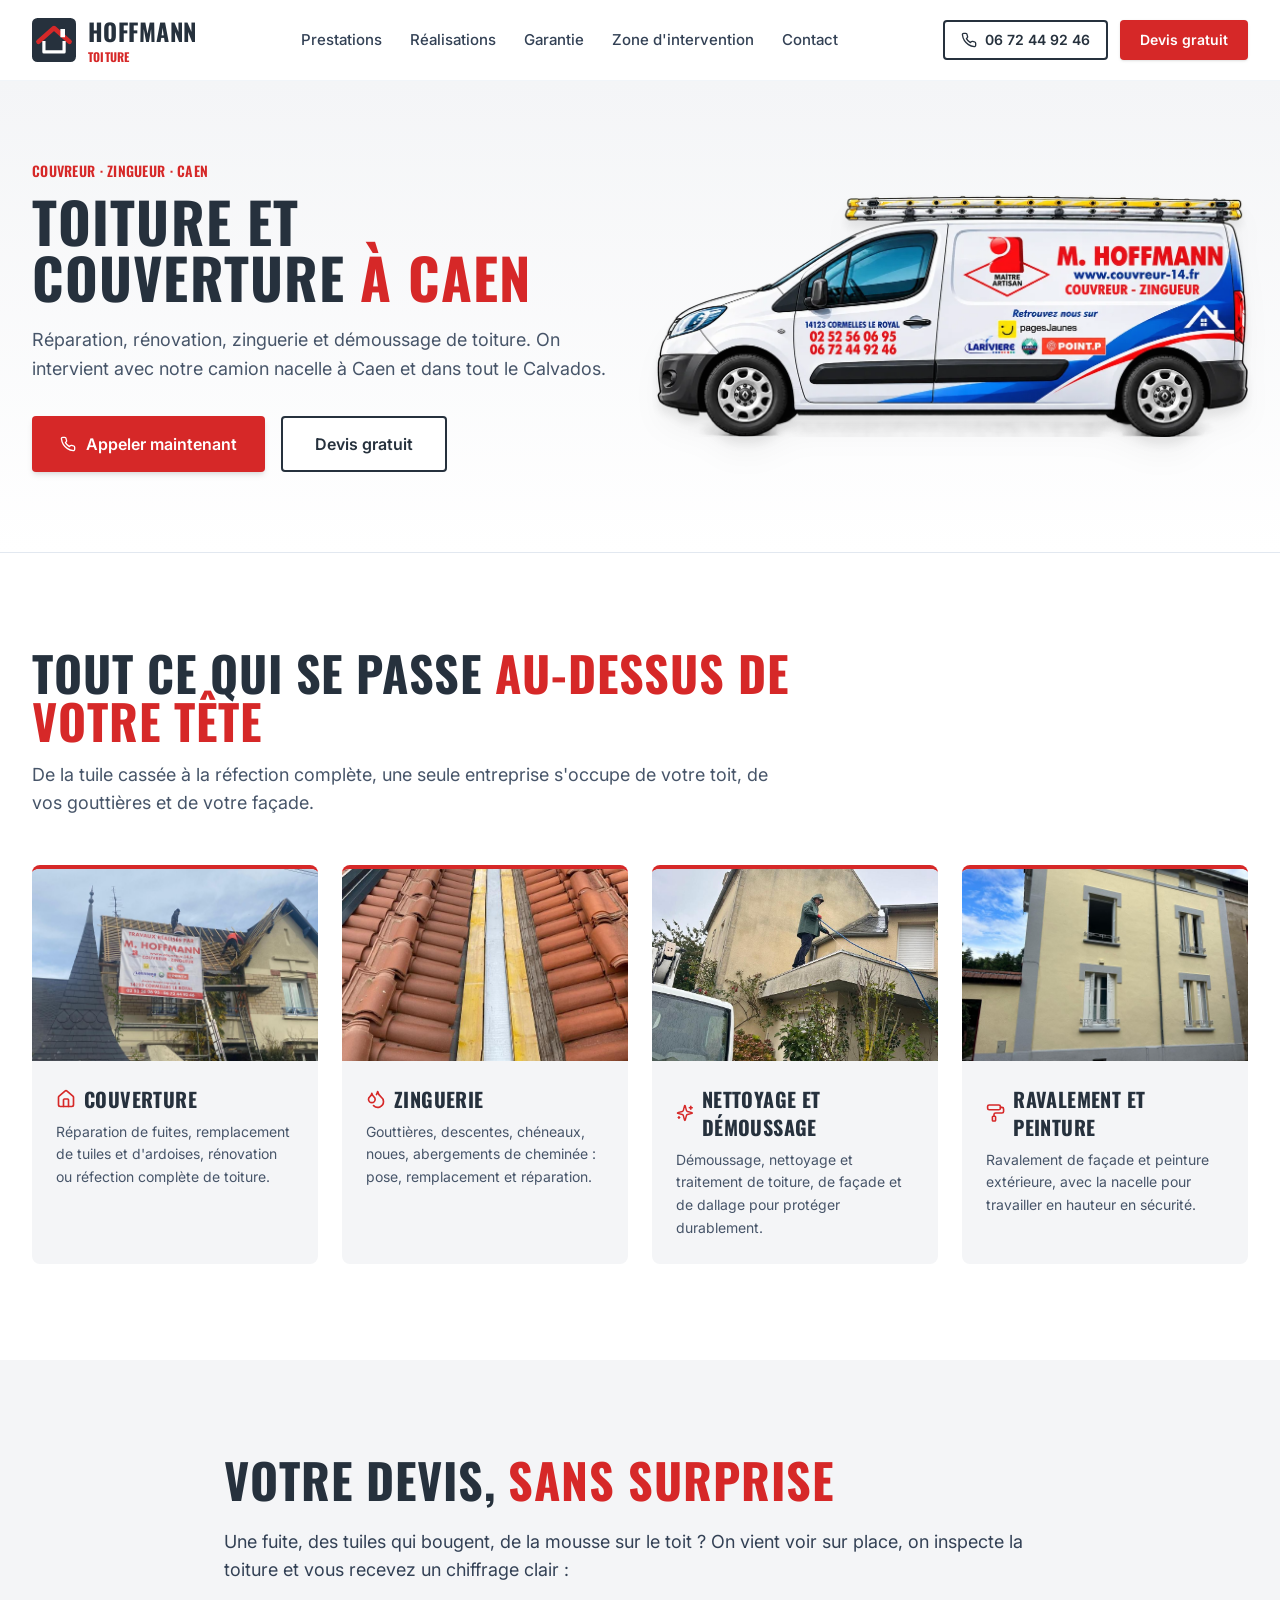
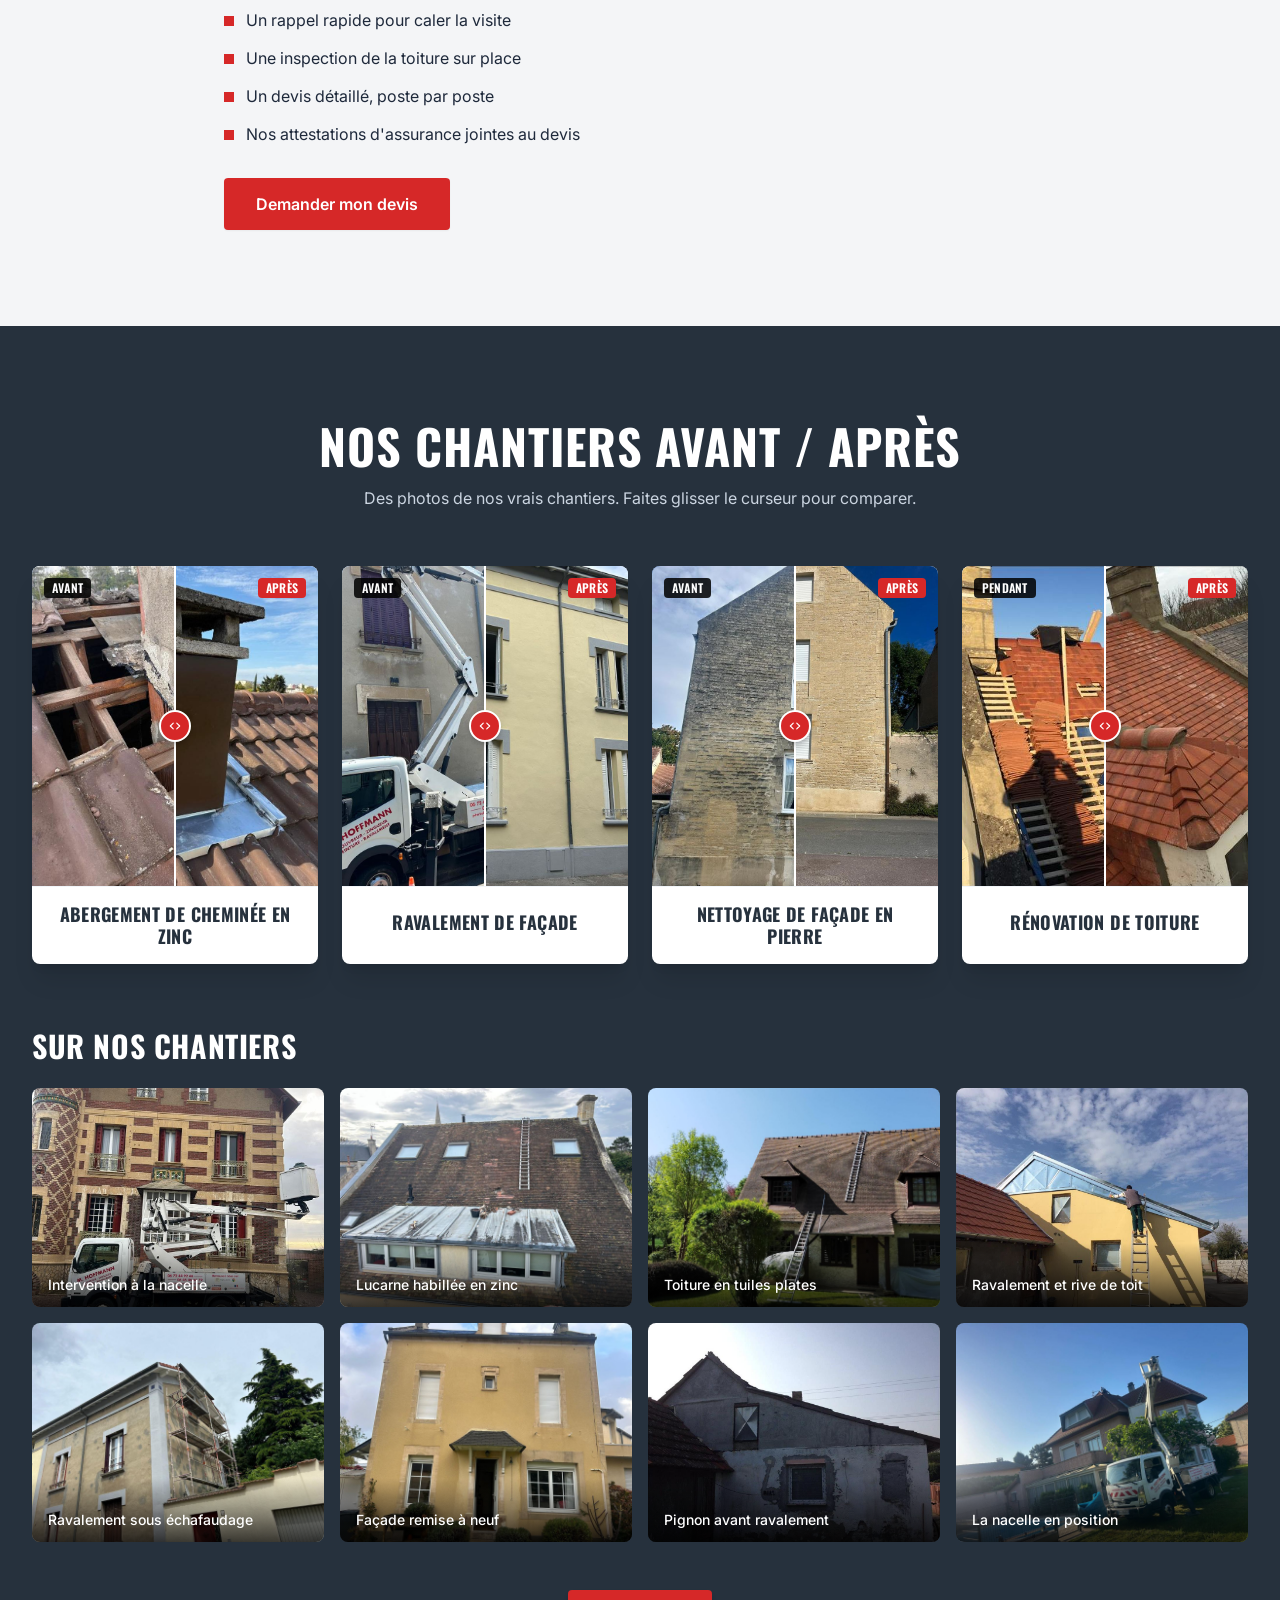
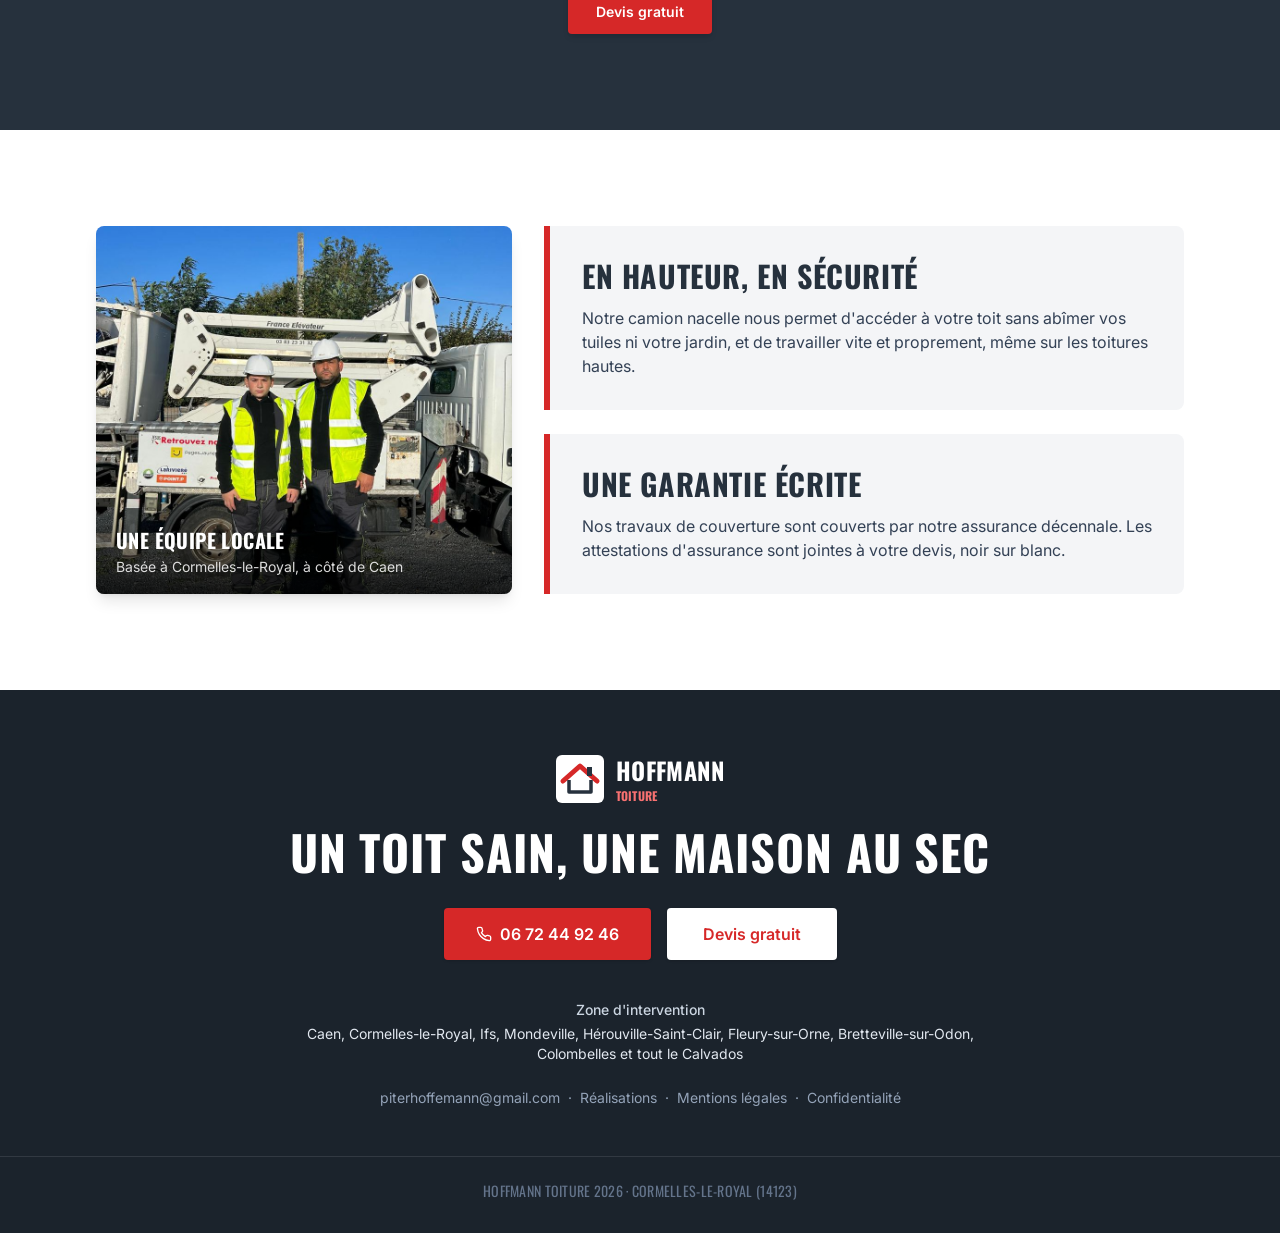
==== site-web/index.html @ 8d936bb6 "Add files via upload" ====
<!DOCTYPE html>
<html class="scroll-smooth" lang="fr">
<head>
<meta charset="utf-8"/>
<meta content="width=device-width, initial-scale=1.0" name="viewport"/>
<title>Hoffmann Toiture - Couvreur à Caen | Toiture, Zinguerie, Démoussage</title>
<meta name="description" content="Hoffmann Toiture, couvreur zingueur à Caen et dans le Calvados : rénovation et réparation de toiture, zinguerie, nettoyage et démoussage, ravalement. Devis gratuit."/>
<link href="css/style.css" rel="stylesheet"/>
<link href="https://fonts.googleapis.com" rel="preconnect"/>
<link crossorigin="" href="https://fonts.gstatic.com" rel="preconnect"/>
<link href="https://fonts.googleapis.com/css2?family=Inter:wght@400;500;600;700&family=Oswald:wght@500;600;700&display=swap" rel="stylesheet"/>
<script src="js/lucide.min.js"></script>
<style>
  .font-condensed { font-family: 'Oswald', sans-serif; text-transform: uppercase; letter-spacing: 0.02em; }
  body { font-family: 'Inter', sans-serif; color: #334155; }

  /* Avant / après */
  .slider-container { position: relative; overflow: hidden; user-select: none; }
  .slider-img { display: block; width: 100%; height: 100%; object-fit: cover; pointer-events: none; }
  .slider-overlay { position: absolute; top: 0; left: 0; bottom: 0; width: 50%; overflow: hidden; }
  .slider-overlay > * { position: absolute; top: 0; left: 0; height: 100%; max-width: none; pointer-events: none; }
  .slider-handle { position: absolute; top: 0; bottom: 0; left: 50%; width: 2px; background: #fff; transform: translateX(-50%); pointer-events: none; }
  .slider-button { position: absolute; top: 50%; left: 50%; transform: translate(-50%, -50%); width: 32px; height: 32px; border-radius: 9999px; background: #D62828; border: 2px solid #fff; box-shadow: 0 4px 6px -1px rgba(0,0,0,.25); display: flex; align-items: center; justify-content: center; color: #fff; }
  .ph { display: flex; align-items: center; justify-content: center; flex-direction: column; gap: .5rem; text-align: center; font-size: .85rem; font-weight: 600; }
  .ph-before { background: repeating-linear-gradient(135deg, #5B6470 0 14px, #535C67 14px 28px); color: #E2E8F0; }
  .ph-after { background: repeating-linear-gradient(135deg, #3A4756 0 14px, #34404E 14px 28px); color: #fff; }

  /* Fenêtre de devis */
  .devis-opt { background: #fff; color: #1B232C; font-size: 1rem; padding: 1.15rem .5rem; transition: background-color .15s, color .15s; }
  .devis-opt:hover { background: #FDECEC; }
  .devis-opt[aria-pressed="true"] { background: #D62828; color: #fff; font-weight: 600; }
  .devis-opt:focus-visible, .devis-btn:focus-visible { outline: 3px solid #26313D; outline-offset: -3px; }
  .devis-input { width: 100%; border: 0; background: #fff; padding: 1.05rem 1.1rem; font-size: 1rem; color: #1B232C; }
  .devis-input::placeholder { color: #6B7280; }
  .devis-input:focus { outline: none; box-shadow: inset 0 0 0 2px #D62828; }
  .devis-input[aria-invalid="true"] { box-shadow: inset 0 0 0 2px #DC2626; background: #FEF2F2; }
  #devis-modal.is-open { display: flex; }
  #mobile-menu.is-open { display: block; }
</style>
</head>
<body class="bg-white text-slate-800 antialiased selection:bg-red-600 selection:text-white">

<!-- ================= EN-TÊTE ================= -->
<header class="w-full bg-white border-b border-slate-100 sticky top-0 z-50">
  <div class="max-w-7xl mx-auto px-4 sm:px-6 lg:px-8 h-20 flex items-center justify-between gap-4">
    <!-- Logo provisoire (à remplacer par votre logo) -->
    <a aria-label="Hoffmann Toiture, accueil" class="flex items-center gap-3 shrink-0" href="#">
      <svg class="w-11 h-11" viewBox="0 0 48 48" fill="none" aria-hidden="true">
        <rect width="48" height="48" rx="6" fill="#26313D"/>
        <path d="M7 26 L24 11 L41 26" stroke="#D62828" stroke-width="5" stroke-linecap="round" stroke-linejoin="round"/>
        <path d="M13 25 V37 H35 V25" stroke="#fff" stroke-width="3.5" stroke-linejoin="round"/>
        <rect x="31" y="12" width="5" height="9" fill="#fff"/>
      </svg>
      <span class="flex flex-col leading-none">
        <span class="font-condensed text-2xl font-bold text-brand-slate tracking-tight">Hoffmann</span>
        <span class="font-condensed text-xs font-bold text-brand-red tracking-[0.3em] mt-0.5">Toiture</span>
      </span>
    </a>

    <nav class="hidden lg:flex items-center gap-7 text-[15px] font-medium text-slate-700">
      <a class="hover:text-brand-red transition-colors" href="#prestations">Prestations</a>
      <a class="hover:text-brand-red transition-colors" href="#realisations">Réalisations</a>
      <a class="hover:text-brand-red transition-colors" href="#garantie">Garantie</a>
      <a class="hover:text-brand-red transition-colors" href="#zones">Zone d'intervention</a>
      <a class="hover:text-brand-red transition-colors" href="#contact">Contact</a>
    </nav>

    <div class="flex items-center gap-3">
      <a class="hidden sm:inline-flex items-center gap-2 border-2 border-brand-slate px-4 py-2 rounded text-brand-slate font-semibold text-sm hover:bg-brand-slate hover:text-white transition" href="tel:0672449246">
        <i class="w-4 h-4" data-lucide="phone"></i><span>06 72 44 92 46</span>
      </a>
      <a class="inline-flex items-center whitespace-nowrap bg-brand-red hover:bg-brand-redHover text-white font-semibold text-sm px-4 sm:px-5 py-2.5 rounded shadow transition active:scale-95" data-open-devis href="#devis">Devis gratuit</a>
      <button aria-controls="mobile-menu" aria-expanded="false" aria-label="Menu" class="lg:hidden p-2 -mr-2 text-brand-slate" id="menu-toggle" type="button">
        <i class="w-6 h-6" data-lucide="menu"></i>
      </button>
    </div>
  </div>
  <!-- Menu mobile -->
  <nav class="hidden lg:hidden border-t border-slate-100 bg-white" id="mobile-menu">
    <div class="px-4 py-3 flex flex-col text-base font-medium text-slate-700">
      <a class="py-2.5" href="#prestations">Prestations</a>
      <a class="py-2.5" href="#realisations">Réalisations</a>
      <a class="py-2.5" href="#garantie">Garantie</a>
      <a class="py-2.5" href="#zones">Zone d'intervention</a>
      <a class="py-2.5" href="#contact">Contact</a>
      <a class="py-2.5 font-semibold text-brand-red" href="tel:0672449246">Appeler le 06 72 44 92 46</a>
    </div>
  </nav>
</header>

<!-- ================= HERO ================= -->
<section class="relative bg-gradient-to-b from-brand-light to-white py-14 md:py-20 overflow-hidden border-b border-slate-200">
  <div class="max-w-7xl mx-auto px-4 sm:px-6 lg:px-8 grid grid-cols-1 lg:grid-cols-12 gap-10 lg:gap-8 items-center">
    <div class="lg:col-span-6">
      <p class="font-condensed text-sm font-semibold tracking-[0.2em] text-brand-red mb-3">Couvreur · Zingueur · Caen</p>
      <h1 class="font-condensed text-4xl sm:text-5xl lg:text-[3.5rem] font-bold tracking-tight text-brand-slate leading-[1.08] mb-5">
        Toiture et couverture <span class="text-brand-red">à Caen</span>
      </h1>
      <p class="text-lg text-slate-600 leading-relaxed mb-8 max-w-xl">
        Réparation, rénovation, zinguerie et démoussage de toiture. On intervient avec notre camion nacelle à Caen et dans tout le Calvados.
      </p>
      <div class="flex flex-wrap gap-4">
        <a class="w-full sm:w-auto inline-flex items-center justify-center gap-2.5 bg-brand-red hover:bg-brand-redHover text-white font-semibold px-7 py-3.5 rounded shadow-md transition active:scale-95" href="tel:0672449246">
          <i class="w-4 h-4" data-lucide="phone"></i><span>Appeler maintenant</span>
        </a>
        <a class="w-full sm:w-auto inline-flex items-center justify-center border-2 border-brand-slate bg-white hover:bg-slate-50 text-brand-slate font-semibold px-8 py-3.5 rounded transition" data-open-devis href="#devis">Devis gratuit</a>
      </div>
    </div>
    <div class="lg:col-span-6 flex justify-center lg:justify-end">
      <!-- VISUEL CAMION -->
      <figure class="relative w-full max-w-[680px] drop-shadow-xl">
        <img alt="Camion M. Hoffmann couvreur zingueur, Maître Artisan" class="w-full h-auto" height="491" width="1200" src="images/camion-hoffmann.webp"/>

      </figure>
    </div>
  </div>
</section>

<!-- ================= PRESTATIONS ================= -->
<section class="py-16 md:py-24 bg-white" id="prestations">
  <div class="max-w-7xl mx-auto px-4 sm:px-6 lg:px-8">
    <div class="max-w-3xl mb-12">
      <h2 class="font-condensed text-3xl sm:text-4xl md:text-5xl font-bold text-brand-slate mb-4">Tout ce qui se passe <span class="text-brand-red">au-dessus de votre tête</span></h2>
      <p class="text-slate-600 text-base sm:text-lg leading-relaxed">De la tuile cassée à la réfection complète, une seule entreprise s'occupe de votre toit, de vos gouttières et de votre façade.</p>
    </div>
    <div class="grid grid-cols-1 sm:grid-cols-2 lg:grid-cols-4 gap-6">
      <article class="bg-brand-light rounded-lg overflow-hidden border-t-4 border-brand-red flex flex-col">
        <img alt="Chantier de couverture Hoffmann sur une maison à Caen" class="w-full h-48 object-cover" loading="lazy" src="images/couverture-chantier.jpg"/>
        <div class="p-6">
          <h3 class="font-condensed text-xl font-bold text-brand-slate mb-2 flex items-center gap-2"><i class="w-5 h-5 text-brand-red" data-lucide="house"></i>Couverture</h3>
          <p class="text-slate-600 text-sm leading-relaxed">Réparation de fuites, remplacement de tuiles et d&#39;ardoises, rénovation ou réfection complète de toiture.</p>
        </div>
      </article>
      <article class="bg-brand-light rounded-lg overflow-hidden border-t-4 border-brand-red flex flex-col">
        <img alt="Noue en zinc posée entre deux pans de tuiles" class="w-full h-48 object-cover" loading="lazy" src="images/zinguerie-noue.jpg"/>
        <div class="p-6">
          <h3 class="font-condensed text-xl font-bold text-brand-slate mb-2 flex items-center gap-2"><i class="w-5 h-5 text-brand-red" data-lucide="droplets"></i>Zinguerie</h3>
          <p class="text-slate-600 text-sm leading-relaxed">Gouttières, descentes, chéneaux, noues, abergements de cheminée : pose, remplacement et réparation.</p>
        </div>
      </article>
      <article class="bg-brand-light rounded-lg overflow-hidden border-t-4 border-brand-red flex flex-col">
        <img alt="Nettoyage de toiture et de façade" class="w-full h-48 object-cover" loading="lazy" src="images/nettoyage.jpg"/>
        <div class="p-6">
          <h3 class="font-condensed text-xl font-bold text-brand-slate mb-2 flex items-center gap-2"><i class="w-5 h-5 text-brand-red" data-lucide="sparkles"></i>Nettoyage et démoussage</h3>
          <p class="text-slate-600 text-sm leading-relaxed">Démoussage, nettoyage et traitement de toiture, de façade et de dallage pour protéger durablement.</p>
        </div>
      </article>
      <article class="bg-brand-light rounded-lg overflow-hidden border-t-4 border-brand-red flex flex-col">
        <img alt="Façade jaune après ravalement" class="w-full h-48 object-cover" loading="lazy" src="images/ravalement-apres.jpg"/>
        <div class="p-6">
          <h3 class="font-condensed text-xl font-bold text-brand-slate mb-2 flex items-center gap-2"><i class="w-5 h-5 text-brand-red" data-lucide="paint-roller"></i>Ravalement et peinture</h3>
          <p class="text-slate-600 text-sm leading-relaxed">Ravalement de façade et peinture extérieure, avec la nacelle pour travailler en hauteur en sécurité.</p>
        </div>
      </article>
    </div>
  </div>
</section>

<!-- ================= DEVIS ================= -->
<section class="py-16 md:py-24 bg-brand-light" id="devis">
  <div class="max-w-4xl mx-auto px-4 sm:px-6 lg:px-8">
    <h2 class="font-condensed text-3xl sm:text-4xl md:text-5xl font-bold text-brand-slate mb-6">Votre devis, <span class="text-brand-red">sans surprise</span></h2>
    <p class="text-base sm:text-lg text-slate-700 leading-relaxed mb-6">Une fuite, des tuiles qui bougent, de la mousse sur le toit ? On vient voir sur place, on inspecte la toiture et vous recevez un chiffrage clair :</p>
    <ul class="space-y-3.5 mb-8 text-base text-slate-800">
      <li class="flex items-start gap-3"><span class="w-2.5 h-2.5 bg-brand-red mt-2 shrink-0"></span><span>Un rappel rapide pour caler la visite</span></li>
      <li class="flex items-start gap-3"><span class="w-2.5 h-2.5 bg-brand-red mt-2 shrink-0"></span><span>Une inspection de la toiture sur place</span></li>
      <li class="flex items-start gap-3"><span class="w-2.5 h-2.5 bg-brand-red mt-2 shrink-0"></span><span>Un devis détaillé, poste par poste</span></li>
      <li class="flex items-start gap-3"><span class="w-2.5 h-2.5 bg-brand-red mt-2 shrink-0"></span><span>Nos attestations d'assurance jointes au devis</span></li>
    </ul>
    <a class="inline-block bg-brand-red hover:bg-brand-redHover text-white font-semibold text-base px-8 py-3.5 rounded shadow-sm transition active:scale-95" data-open-devis href="#devis">Demander mon devis</a>
  </div>
</section>

<!-- ================= RÉALISATIONS (AVANT / APRÈS) ================= -->
<section class="bg-brand-slate py-16 md:py-24 text-white" id="realisations">
  <div class="max-w-7xl mx-auto px-4 sm:px-6 lg:px-8">
    <div class="text-center max-w-3xl mx-auto mb-14">
      <h2 class="font-condensed text-3xl sm:text-4xl md:text-5xl font-bold mb-4">Nos chantiers avant / après</h2>
      <p class="text-slate-300 text-sm sm:text-base leading-relaxed">Des photos de nos vrais chantiers. Faites glisser le curseur pour comparer.</p>
    </div>
    <div class="grid grid-cols-1 sm:grid-cols-2 lg:grid-cols-4 gap-6 mb-16">
      <div class="bg-white rounded-lg overflow-hidden shadow-xl flex flex-col">
        <div class="relative h-72 sm:h-80 w-full slider-container cursor-ew-resize">
          <span class="absolute top-3 left-3 z-20 bg-black/85 text-white font-condensed text-xs tracking-wider px-2 py-0.5 rounded font-semibold">Avant</span>
          <span class="absolute top-3 right-3 z-20 bg-brand-red text-white font-condensed text-xs tracking-wider px-2 py-0.5 rounded font-semibold">Après</span>
          <img alt="Cheminée habillée avec abergement zinc neuf" class="slider-img" loading="lazy" src="images/cheminee-apres.jpg"/>
          <div class="slider-overlay"><img alt="Souche de cheminée avec tuiles cassées avant travaux" class="slider-img" loading="lazy" src="images/cheminee-avant.jpg"/></div>
          <div class="slider-handle"><div class="slider-button"><i class="w-3.5 h-3.5" data-lucide="chevrons-left-right"></i></div></div>
        </div>
        <div class="p-4 text-center border-t border-slate-100 min-h-[72px] flex items-center justify-center">
          <h3 class="font-condensed font-bold text-brand-slate text-lg leading-tight">Abergement de cheminée en zinc</h3>
        </div>
      </div>
      <div class="bg-white rounded-lg overflow-hidden shadow-xl flex flex-col">
        <div class="relative h-72 sm:h-80 w-full slider-container cursor-ew-resize">
          <span class="absolute top-3 left-3 z-20 bg-black/85 text-white font-condensed text-xs tracking-wider px-2 py-0.5 rounded font-semibold">Avant</span>
          <span class="absolute top-3 right-3 z-20 bg-brand-red text-white font-condensed text-xs tracking-wider px-2 py-0.5 rounded font-semibold">Après</span>
          <img alt="Façade jaune après ravalement" class="slider-img" loading="lazy" src="images/ravalement-apres.jpg"/>
          <div class="slider-overlay"><img alt="Façade défraîchie avant ravalement, camion nacelle Hoffmann" class="slider-img" loading="lazy" src="images/ravalement-avant.jpg"/></div>
          <div class="slider-handle"><div class="slider-button"><i class="w-3.5 h-3.5" data-lucide="chevrons-left-right"></i></div></div>
        </div>
        <div class="p-4 text-center border-t border-slate-100 min-h-[72px] flex items-center justify-center">
          <h3 class="font-condensed font-bold text-brand-slate text-lg leading-tight">Ravalement de façade</h3>
        </div>
      </div>
      <div class="bg-white rounded-lg overflow-hidden shadow-xl flex flex-col">
        <div class="relative h-72 sm:h-80 w-full slider-container cursor-ew-resize">
          <span class="absolute top-3 left-3 z-20 bg-black/85 text-white font-condensed text-xs tracking-wider px-2 py-0.5 rounded font-semibold">Avant</span>
          <span class="absolute top-3 right-3 z-20 bg-brand-red text-white font-condensed text-xs tracking-wider px-2 py-0.5 rounded font-semibold">Après</span>
          <img alt="Pignon en pierre propre après nettoyage" class="slider-img" loading="lazy" src="images/facade-pierre-apres.jpg"/>
          <div class="slider-overlay"><img alt="Pignon en pierre encrassé avant nettoyage" class="slider-img" loading="lazy" src="images/facade-pierre-avant.jpg"/></div>
          <div class="slider-handle"><div class="slider-button"><i class="w-3.5 h-3.5" data-lucide="chevrons-left-right"></i></div></div>
        </div>
        <div class="p-4 text-center border-t border-slate-100 min-h-[72px] flex items-center justify-center">
          <h3 class="font-condensed font-bold text-brand-slate text-lg leading-tight">Nettoyage de façade en pierre</h3>
        </div>
      </div>
      <div class="bg-white rounded-lg overflow-hidden shadow-xl flex flex-col">
        <div class="relative h-72 sm:h-80 w-full slider-container cursor-ew-resize">
          <span class="absolute top-3 left-3 z-20 bg-black/85 text-white font-condensed text-xs tracking-wider px-2 py-0.5 rounded font-semibold">Pendant</span>
          <span class="absolute top-3 right-3 z-20 bg-brand-red text-white font-condensed text-xs tracking-wider px-2 py-0.5 rounded font-semibold">Après</span>
          <img alt="Toiture en tuiles neuves après rénovation" class="slider-img" loading="lazy" src="images/toiture-apres.jpg"/>
          <div class="slider-overlay"><img alt="Toiture découverte pendant la rénovation" class="slider-img" loading="lazy" src="images/toiture-pendant.jpg"/></div>
          <div class="slider-handle"><div class="slider-button"><i class="w-3.5 h-3.5" data-lucide="chevrons-left-right"></i></div></div>
        </div>
        <div class="p-4 text-center border-t border-slate-100 min-h-[72px] flex items-center justify-center">
          <h3 class="font-condensed font-bold text-brand-slate text-lg leading-tight">Rénovation de toiture</h3>
        </div>
      </div>
    </div>

    <h3 class="font-condensed text-2xl sm:text-3xl font-bold mb-6">Sur nos chantiers</h3>
    <div class="grid grid-cols-2 lg:grid-cols-4 gap-4 mb-12">
      <figure class="relative overflow-hidden rounded-lg group ">
        <img alt="Intervention à la nacelle" class="w-full h-full object-cover aspect-[4/3] transition-transform duration-500 group-hover:scale-105" loading="lazy" src="images/nacelle-chantier.jpg"/>
        <figcaption class="absolute inset-x-0 bottom-0 bg-gradient-to-t from-black/75 to-transparent text-white text-sm font-medium px-4 pt-8 pb-3">Intervention à la nacelle</figcaption>
      </figure>
      <figure class="relative overflow-hidden rounded-lg group ">
        <img alt="Lucarne habillée en zinc" class="w-full h-full object-cover aspect-[4/3] transition-transform duration-500 group-hover:scale-105" loading="lazy" src="images/lucarne-zinc.jpg"/>
        <figcaption class="absolute inset-x-0 bottom-0 bg-gradient-to-t from-black/75 to-transparent text-white text-sm font-medium px-4 pt-8 pb-3">Lucarne habillée en zinc</figcaption>
      </figure>
      <figure class="relative overflow-hidden rounded-lg group ">
        <img alt="Toiture en tuiles plates" class="w-full h-full object-cover aspect-[4/3] transition-transform duration-500 group-hover:scale-105" loading="lazy" src="images/toiture-echelle.jpg"/>
        <figcaption class="absolute inset-x-0 bottom-0 bg-gradient-to-t from-black/75 to-transparent text-white text-sm font-medium px-4 pt-8 pb-3">Toiture en tuiles plates</figcaption>
      </figure>
      <figure class="relative overflow-hidden rounded-lg group ">
        <img alt="Ravalement et rive de toit" class="w-full h-full object-cover aspect-[4/3] transition-transform duration-500 group-hover:scale-105" loading="lazy" src="images/facade-apres.jpg"/>
        <figcaption class="absolute inset-x-0 bottom-0 bg-gradient-to-t from-black/75 to-transparent text-white text-sm font-medium px-4 pt-8 pb-3">Ravalement et rive de toit</figcaption>
      </figure>
      <figure class="relative overflow-hidden rounded-lg group ">
        <img alt="Ravalement sous échafaudage" class="w-full h-full object-cover aspect-[4/3] transition-transform duration-500 group-hover:scale-105" loading="lazy" src="images/echafaudage.jpg"/>
        <figcaption class="absolute inset-x-0 bottom-0 bg-gradient-to-t from-black/75 to-transparent text-white text-sm font-medium px-4 pt-8 pb-3">Ravalement sous échafaudage</figcaption>
      </figure>
      <figure class="relative overflow-hidden rounded-lg group ">
        <img alt="Façade remise à neuf" class="w-full h-full object-cover aspect-[4/3] transition-transform duration-500 group-hover:scale-105" loading="lazy" src="images/ravalement-maison.jpg"/>
        <figcaption class="absolute inset-x-0 bottom-0 bg-gradient-to-t from-black/75 to-transparent text-white text-sm font-medium px-4 pt-8 pb-3">Façade remise à neuf</figcaption>
      </figure>
      <figure class="relative overflow-hidden rounded-lg group ">
        <img alt="Pignon avant ravalement" class="w-full h-full object-cover aspect-[4/3] transition-transform duration-500 group-hover:scale-105" loading="lazy" src="images/facade-avant.jpg"/>
        <figcaption class="absolute inset-x-0 bottom-0 bg-gradient-to-t from-black/75 to-transparent text-white text-sm font-medium px-4 pt-8 pb-3">Pignon avant ravalement</figcaption>
      </figure>
      <figure class="relative overflow-hidden rounded-lg group ">
        <img alt="La nacelle en position sur une maison" class="w-full h-full object-cover aspect-[4/3] transition-transform duration-500 group-hover:scale-105" loading="lazy" src="images/nacelle-maison.jpg"/>
        <figcaption class="absolute inset-x-0 bottom-0 bg-gradient-to-t from-black/75 to-transparent text-white text-sm font-medium px-4 pt-8 pb-3">La nacelle en position</figcaption>
      </figure>
    </div>
    <div class="flex justify-center">
      <a class="px-7 py-3 rounded bg-brand-red hover:bg-brand-redHover text-white font-semibold text-sm shadow-md transition active:scale-95" data-open-devis href="#devis">Devis gratuit</a>
    </div>
  </div>
</section>

<!-- ================= GARANTIE ================= -->
<section class="py-16 md:py-24 bg-white" id="garantie">
  <div class="max-w-6xl mx-auto px-4 sm:px-6 lg:px-8 grid grid-cols-1 md:grid-cols-5 gap-8 items-stretch">
    <figure class="md:col-span-2 relative rounded-lg overflow-hidden shadow-lg min-h-[340px]">
      <img alt="L'équipe Hoffmann devant le camion nacelle" class="absolute inset-0 w-full h-full object-cover" loading="lazy" src="images/equipe.jpg"/>
      <figcaption class="absolute inset-x-0 bottom-0 bg-gradient-to-t from-black/80 to-transparent text-white px-5 pt-10 pb-4">
        <span class="font-condensed text-xl font-bold block">Une équipe locale</span>
        <span class="text-sm text-white/85">Basée à Cormelles-le-Royal, à côté de Caen</span>
      </figcaption>
    </figure>
    <div class="md:col-span-3 flex flex-col gap-6">
      <div class="bg-brand-light rounded-r-lg p-8 border-l-[6px] border-brand-red flex-1">
        <h3 class="font-condensed font-bold text-2xl sm:text-3xl text-brand-slate mb-3">En hauteur, en sécurité</h3>
        <p class="text-slate-700 leading-relaxed text-sm sm:text-base">Notre camion nacelle nous permet d'accéder à votre toit sans abîmer vos tuiles ni votre jardin, et de travailler vite et proprement, même sur les toitures hautes.</p>
      </div>
      <div class="bg-brand-light rounded-r-lg p-8 border-l-[6px] border-brand-red flex-1">
        <h3 class="font-condensed font-bold text-2xl sm:text-3xl text-brand-slate mb-3">Une garantie écrite</h3>
        <p class="text-slate-700 leading-relaxed text-sm sm:text-base">Nos travaux de couverture sont couverts par notre assurance décennale. Les attestations d'assurance sont jointes à votre devis, noir sur blanc.</p>
      </div>
    </div>
  </div>
</section>

<!-- ================= PIED DE PAGE ================= -->
<footer class="bg-brand-slateDark text-white pt-16 pb-8" id="contact">
  <div class="max-w-5xl mx-auto px-4 sm:px-6 lg:px-8 flex flex-col items-center text-center">
    <div class="flex items-center gap-3 mb-6">
      <svg class="w-12 h-12" viewBox="0 0 48 48" fill="none" aria-hidden="true">
        <rect width="48" height="48" rx="6" fill="#fff"/>
        <path d="M7 26 L24 11 L41 26" stroke="#D62828" stroke-width="5" stroke-linecap="round" stroke-linejoin="round"/>
        <path d="M13 25 V37 H35 V25" stroke="#26313D" stroke-width="3.5" stroke-linejoin="round"/>
        <rect x="31" y="12" width="5" height="9" fill="#26313D"/>
      </svg>
      <span class="flex flex-col leading-none text-left">
        <span class="font-condensed text-2xl font-bold">Hoffmann</span>
        <span class="font-condensed text-xs font-bold text-red-400 tracking-[0.3em] mt-0.5">Toiture</span>
      </span>
    </div>
    <h2 class="font-condensed text-3xl sm:text-4xl md:text-5xl font-bold mb-8">Un toit sain, une maison au sec</h2>
    <div class="flex flex-wrap items-center justify-center gap-4 mb-10 w-full sm:w-auto">
      <a class="w-full sm:w-auto inline-flex items-center justify-center gap-2 bg-brand-red hover:bg-brand-redHover text-white font-semibold text-base px-8 py-3.5 rounded shadow transition active:scale-95" href="tel:0672449246">
        <i class="w-4 h-4" data-lucide="phone"></i><span>06 72 44 92 46</span>
      </a>
      <a class="w-full sm:w-auto inline-flex items-center justify-center bg-white hover:bg-slate-100 text-brand-red font-semibold text-base px-9 py-3.5 rounded shadow transition" data-open-devis href="#devis">Devis gratuit</a>
    </div>
    <p class="text-slate-300 text-sm font-medium mb-1" id="zones">Zone d'intervention</p>
    <p class="text-slate-200 text-sm mb-6 max-w-2xl">Caen, Cormelles-le-Royal, Ifs, Mondeville, Hérouville-Saint-Clair, Fleury-sur-Orne, Bretteville-sur-Odon, Colombelles et tout le Calvados</p>
    <div class="text-slate-400 text-xs sm:text-sm flex flex-wrap items-center justify-center gap-2 mb-12">
      <a class="hover:underline" href="mailto:piterhoffemann@gmail.com">piterhoffemann@gmail.com</a>
      <span>·</span><a class="hover:underline" href="#realisations">Réalisations</a>
      <span>·</span><a class="hover:underline" href="#">Mentions légales</a>
      <span>·</span><a class="hover:underline" href="#">Confidentialité</a>
    </div>
  </div>
  <div class="border-t border-white/10 pt-6">
    <p class="text-center font-condensed text-xs sm:text-sm tracking-wider text-slate-500">Hoffmann Toiture 2026 · Cormelles-le-Royal (14123)</p>
  </div>
</footer>

<!-- ================= FENÊTRE DE DEVIS ================= -->
<div aria-labelledby="devis-title" aria-modal="true" class="fixed inset-0 z-[100] hidden items-start sm:items-center justify-center overflow-y-auto px-4 py-8" id="devis-modal" role="dialog">
  <div class="fixed inset-0 bg-slate-900/60" data-close-devis></div>
  <div class="relative w-full max-w-xl">
    <div class="bg-[#F2F2F2] rounded-md overflow-hidden shadow-2xl">
      <div class="bg-brand-slateDark px-6 sm:px-8 py-5 flex items-center justify-between">
        <h2 class="font-condensed text-2xl sm:text-3xl font-bold text-white" id="devis-title">Votre projet</h2>
        <button aria-label="Fermer" class="devis-btn text-white/90 hover:text-white p-1 -mr-1 rounded" data-close-devis type="button"><i class="w-7 h-7" data-lucide="x"></i></button>
      </div>
      <form class="px-6 sm:px-8 py-7" id="devis-form" novalidate>
        <input aria-hidden="true" autocomplete="off" class="hidden" name="site_web" tabindex="-1" type="text"/>
        <!-- Étape 1 -->
        <div data-step="1">
          <fieldset class="mb-6">
            <legend class="text-lg font-bold text-slate-900 mb-3">Quel type de bien ?</legend>
            <div class="grid grid-cols-2 gap-px bg-slate-300 border border-slate-300">
              <button aria-pressed="false" class="devis-opt" data-group="bien" data-value="Maison" type="button">Maison</button>
              <button aria-pressed="false" class="devis-opt" data-group="bien" data-value="Local pro / immeuble" type="button">Local pro</button>
            </div>
          </fieldset>
          <fieldset class="mb-8">
            <legend class="text-lg font-bold text-slate-900 mb-3">Quels travaux ?</legend>
            <div class="grid grid-cols-2 gap-px bg-slate-300 border border-slate-300">
              <button aria-pressed="false" class="devis-opt" data-group="travaux" data-value="Réparation / fuite" type="button">Réparation / fuite</button>
              <button aria-pressed="false" class="devis-opt" data-group="travaux" data-value="Rénovation de toiture" type="button">Rénovation</button>
              <button aria-pressed="false" class="devis-opt" data-group="travaux" data-value="Nettoyage / démoussage" type="button">Démoussage</button>
              <button aria-pressed="false" class="devis-opt" data-group="travaux" data-value="Zinguerie / gouttières" type="button">Zinguerie</button>
            </div>
          </fieldset>
          <button class="devis-btn w-full py-4 text-lg font-semibold text-white bg-slate-400 cursor-not-allowed transition-colors" disabled id="devis-next" type="button">Suivant</button>
        </div>
        <!-- Étape 2 -->
        <div class="hidden" data-step="2">
          <div class="grid grid-cols-2 gap-px bg-slate-300 border border-slate-300 mb-8">
            <label class="sr-only" for="d-prenom">Prénom</label>
            <input autocomplete="given-name" class="devis-input" id="d-prenom" name="prenom" placeholder="Prénom *" required type="text"/>
            <label class="sr-only" for="d-nom">Nom</label>
            <input autocomplete="family-name" class="devis-input" id="d-nom" name="nom" placeholder="Nom *" required type="text"/>
            <label class="sr-only" for="d-email">Email</label>
            <input autocomplete="email" class="devis-input col-span-2" id="d-email" name="email" placeholder="Email *" required type="email"/>
            <label class="sr-only" for="d-tel">Téléphone</label>
            <input autocomplete="tel" class="devis-input col-span-2" id="d-tel" inputmode="tel" name="telephone" pattern="^(?:(?:\+|00)33|0)\s*[1-9](?:[\s.\-]*\d{2}){4}$" placeholder="Téléphone *" required type="tel"/>
            <label class="sr-only" for="d-cp">Code postal du chantier</label>
            <input autocomplete="postal-code" class="devis-input col-span-2" id="d-cp" inputmode="numeric" maxlength="5" name="code_postal" pattern="\d{5}" placeholder="Code postal du chantier *" required type="text"/>
          </div>
          <p class="hidden -mt-5 mb-5 text-sm font-medium text-red-600" id="devis-error" role="alert"></p>
          <div class="grid grid-cols-2 gap-px bg-slate-600">
            <button class="devis-btn py-4 text-lg font-semibold text-white bg-brand-slateDark hover:bg-black transition-colors" id="devis-back" type="button">Retour</button>
            <button class="devis-btn py-4 text-lg font-semibold text-white bg-brand-slateDark hover:bg-brand-red transition-colors" id="devis-submit" type="submit">Envoyer</button>
          </div>
        </div>
        <!-- Étape 3 -->
        <div class="hidden text-center py-4" data-step="3">
          <div class="mx-auto mb-5 w-16 h-16 rounded-full bg-brand-red text-white flex items-center justify-center"><i class="w-8 h-8" data-lucide="check"></i></div>
          <p class="text-xl font-bold text-slate-900 mb-2">Merci, votre demande est bien partie !</p>
          <p class="text-slate-700 mb-7">On vous rappelle rapidement pour caler la visite. Pour une urgence (fuite, tuiles envolées), appelez directement le <a class="font-semibold text-brand-red hover:underline whitespace-nowrap" href="tel:0672449246">06 72 44 92 46</a>.</p>
          <button class="devis-btn w-full py-4 text-lg font-semibold text-white bg-brand-slateDark hover:bg-black transition-colors" data-close-devis type="button">Fermer</button>
        </div>
      </form>
    </div>
    <p class="mt-5 text-center text-sm font-medium leading-relaxed text-white">
      En envoyant ce formulaire, vous acceptez d'être recontacté par téléphone, par SMS ou par email au sujet de votre projet. Vos données ne sont ni revendues ni transmises à des tiers à des fins commerciales, et vous pouvez demander leur suppression à tout moment. <a class="underline hover:text-red-200" href="#">Politique de confidentialité</a>.
    </p>
  </div>
</div>

<!-- ================= SCRIPTS ================= -->
<script>
  if (window.lucide) lucide.createIcons();

  // Menu mobile
  (() => {
    const btn = document.getElementById('menu-toggle');
    const menu = document.getElementById('mobile-menu');
    btn.addEventListener('click', () => {
      const open = menu.classList.toggle('is-open');
      btn.setAttribute('aria-expanded', open);
    });
    menu.querySelectorAll('a').forEach(a => a.addEventListener('click', () => {
      menu.classList.remove('is-open');
      btn.setAttribute('aria-expanded', 'false');
    }));
  })();

  // Curseurs avant / après
  document.querySelectorAll('.slider-container').forEach(slider => {
    const overlay = slider.querySelector('.slider-overlay');
    const handle = slider.querySelector('.slider-handle');
    const inner = overlay.firstElementChild;
    const matchWidth = () => { inner.style.width = slider.offsetWidth + 'px'; };
    matchWidth();
    window.addEventListener('resize', matchWidth);
    let dragging = false;
    const update = e => {
      const rect = slider.getBoundingClientRect();
      const x = (e.touches ? e.touches[0].clientX : e.clientX) - rect.left;
      const pct = Math.max(0, Math.min(100, x / rect.width * 100));
      overlay.style.width = pct + '%';
      handle.style.left = pct + '%';
    };
    slider.addEventListener('mousedown', e => { dragging = true; update(e); });
    window.addEventListener('mousemove', e => { if (dragging) update(e); });
    window.addEventListener('mouseup', () => { dragging = false; });
    slider.addEventListener('touchstart', e => { dragging = true; update(e); }, { passive: true });
    window.addEventListener('touchmove', e => { if (dragging) update(e); }, { passive: true });
    window.addEventListener('touchend', () => { dragging = false; });
  });
</script>
<script>
  // ============================================================
  // ENVOI DU FORMULAIRE
  // Collez ici l'adresse de votre formulaire Formspree (ou autre),
  // ex : 'https://formspree.io/f/abcdwxyz'.
  // Laissé vide : ouvre la messagerie du visiteur vers DEVIS_EMAIL.
  // ============================================================
  const FORM_ENDPOINT = '';
  const DEVIS_EMAIL = 'piterhoffemann@gmail.com';

  (() => {
    const modal = document.getElementById('devis-modal');
    const form = document.getElementById('devis-form');
    const title = document.getElementById('devis-title');
    const nextBtn = document.getElementById('devis-next');
    const backBtn = document.getElementById('devis-back');
    const submitBtn = document.getElementById('devis-submit');
    const errorBox = document.getElementById('devis-error');
    const steps = form.querySelectorAll('[data-step]');
    const titles = { 1: 'Votre projet', 2: 'Vos coordonnées', 3: 'Demande envoyée' };
    const choice = { bien: '', travaux: '' };
    let lastTrigger = null, currentStep = 1;

    function showStep(n) {
      currentStep = n;
      steps.forEach(s => s.classList.toggle('hidden', s.dataset.step !== String(n)));
      title.textContent = titles[n];
      const first = form.querySelector(`[data-step="${n}"] input, [data-step="${n}"] button`);
      if (first) first.focus({ preventScroll: true });
    }
    function openModal(e) {
      if (e) e.preventDefault();
      lastTrigger = e ? e.currentTarget : null;
      if (currentStep === 3) resetForm();
      modal.classList.add('is-open');
      document.body.style.overflow = 'hidden';
      showStep(currentStep);
    }
    function closeModal() {
      modal.classList.remove('is-open');
      document.body.style.overflow = '';
      if (lastTrigger) lastTrigger.focus({ preventScroll: true });
    }
    function resetForm() {
      form.reset();
      choice.bien = choice.travaux = '';
      form.querySelectorAll('.devis-opt').forEach(b => b.setAttribute('aria-pressed', 'false'));
      form.querySelectorAll('.devis-input').forEach(i => i.removeAttribute('aria-invalid'));
      hideError(); updateNext(); currentStep = 1;
    }
    function updateNext() {
      const ready = !!(choice.bien && choice.travaux);
      nextBtn.disabled = !ready;
      nextBtn.classList.toggle('bg-slate-400', !ready);
      nextBtn.classList.toggle('cursor-not-allowed', !ready);
      nextBtn.classList.toggle('bg-brand-red', ready);
      nextBtn.classList.toggle('hover:bg-brand-redHover', ready);
    }
    function showError(msg) { errorBox.textContent = msg; errorBox.classList.remove('hidden'); }
    function hideError() { errorBox.textContent = ''; errorBox.classList.add('hidden'); }

    document.querySelectorAll('[data-open-devis]').forEach(el => el.addEventListener('click', openModal));
    modal.querySelectorAll('[data-close-devis]').forEach(el => el.addEventListener('click', closeModal));
    document.addEventListener('keydown', e => { if (e.key === 'Escape' && modal.classList.contains('is-open')) closeModal(); });

    form.querySelectorAll('.devis-opt').forEach(btn => btn.addEventListener('click', () => {
      const g = btn.dataset.group;
      form.querySelectorAll(`.devis-opt[data-group="${g}"]`).forEach(b => b.setAttribute('aria-pressed', 'false'));
      btn.setAttribute('aria-pressed', 'true');
      choice[g] = btn.dataset.value;
      updateNext();
    }));
    nextBtn.addEventListener('click', () => { if (!nextBtn.disabled) showStep(2); });
    backBtn.addEventListener('click', () => { hideError(); showStep(1); });
    form.querySelectorAll('.devis-input').forEach(i => i.addEventListener('input', () => i.removeAttribute('aria-invalid')));

    form.addEventListener('submit', async e => {
      e.preventDefault();
      hideError();
      let firstInvalid = null;
      form.querySelectorAll('.devis-input').forEach(input => {
        input.value = input.value.trim();
        const ok = input.checkValidity();
        input.setAttribute('aria-invalid', ok ? 'false' : 'true');
        if (!ok && !firstInvalid) firstInvalid = input;
      });
      if (firstInvalid) {
        const msgs = {
          'd-email': 'Vérifiez votre adresse email.',
          'd-tel': 'Vérifiez votre numéro de téléphone (ex : 06 12 34 56 78).',
          'd-cp': 'Le code postal doit contenir 5 chiffres.'
        };
        showError(firstInvalid.value ? (msgs[firstInvalid.id] || 'Merci de compléter ce champ.') : 'Merci de remplir tous les champs obligatoires.');
        firstInvalid.focus();
        return;
      }
      if (form.site_web.value) { showStep(3); return; }

      const data = {
        type_de_bien: choice.bien,
        travaux: choice.travaux,
        prenom: form.prenom.value,
        nom: form.nom.value,
        email: form.email.value,
        telephone: form.telephone.value,
        code_postal: form.code_postal.value,
        _subject: `Demande de devis toiture – ${form.prenom.value} ${form.nom.value} (${form.code_postal.value})`
      };

      if (!FORM_ENDPOINT) {
        const body = [
          `Type de bien : ${data.type_de_bien}`, `Travaux : ${data.travaux}`, '',
          `Prénom : ${data.prenom}`, `Nom : ${data.nom}`, `Email : ${data.email}`,
          `Téléphone : ${data.telephone}`, `Code postal du chantier : ${data.code_postal}`
        ].join('\n');
        window.location.href = `mailto:${DEVIS_EMAIL}?subject=${encodeURIComponent(data._subject)}&body=${encodeURIComponent(body)}`;
        showStep(3);
        return;
      }

      submitBtn.disabled = true; submitBtn.textContent = 'Envoi…';
      try {
        const res = await fetch(FORM_ENDPOINT, {
          method: 'POST',
          headers: { 'Content-Type': 'application/json', 'Accept': 'application/json' },
          body: JSON.stringify(data)
        });
        if (!res.ok) throw new Error('HTTP ' + res.status);
        showStep(3);
      } catch (err) {
        showError("L'envoi n'a pas fonctionné. Réessayez ou appelez-nous au 06 72 44 92 46.");
      } finally {
        submitBtn.disabled = false; submitBtn.textContent = 'Envoyer';
      }
    });
  })();
</script>
</body>
</html>
---- site-web/css/style.css ----
*,:after,:before{--tw-border-spacing-x:0;--tw-border-spacing-y:0;--tw-translate-x:0;--tw-translate-y:0;--tw-rotate:0;--tw-skew-x:0;--tw-skew-y:0;--tw-scale-x:1;--tw-scale-y:1;--tw-pan-x: ;--tw-pan-y: ;--tw-pinch-zoom: ;--tw-scroll-snap-strictness:proximity;--tw-gradient-from-position: ;--tw-gradient-via-position: ;--tw-gradient-to-position: ;--tw-ordinal: ;--tw-slashed-zero: ;--tw-numeric-figure: ;--tw-numeric-spacing: ;--tw-numeric-fraction: ;--tw-ring-inset: ;--tw-ring-offset-width:0px;--tw-ring-offset-color:#fff;--tw-ring-color:rgba(59,130,246,.5);--tw-ring-offset-shadow:0 0 #0000;--tw-ring-shadow:0 0 #0000;--tw-shadow:0 0 #0000;--tw-shadow-colored:0 0 #0000;--tw-blur: ;--tw-brightness: ;--tw-contrast: ;--tw-grayscale: ;--tw-hue-rotate: ;--tw-invert: ;--tw-saturate: ;--tw-sepia: ;--tw-drop-shadow: ;--tw-backdrop-blur: ;--tw-backdrop-brightness: ;--tw-backdrop-contrast: ;--tw-backdrop-grayscale: ;--tw-backdrop-hue-rotate: ;--tw-backdrop-invert: ;--tw-backdrop-opacity: ;--tw-backdrop-saturate: ;--tw-backdrop-sepia: ;--tw-contain-size: ;--tw-contain-layout: ;--tw-contain-paint: ;--tw-contain-style: }::backdrop{--tw-border-spacing-x:0;--tw-border-spacing-y:0;--tw-translate-x:0;--tw-translate-y:0;--tw-rotate:0;--tw-skew-x:0;--tw-skew-y:0;--tw-scale-x:1;--tw-scale-y:1;--tw-pan-x: ;--tw-pan-y: ;--tw-pinch-zoom: ;--tw-scroll-snap-strictness:proximity;--tw-gradient-from-position: ;--tw-gradient-via-position: ;--tw-gradient-to-position: ;--tw-ordinal: ;--tw-slashed-zero: ;--tw-numeric-figure: ;--tw-numeric-spacing: ;--tw-numeric-fraction: ;--tw-ring-inset: ;--tw-ring-offset-width:0px;--tw-ring-offset-color:#fff;--tw-ring-color:rgba(59,130,246,.5);--tw-ring-offset-shadow:0 0 #0000;--tw-ring-shadow:0 0 #0000;--tw-shadow:0 0 #0000;--tw-shadow-colored:0 0 #0000;--tw-blur: ;--tw-brightness: ;--tw-contrast: ;--tw-grayscale: ;--tw-hue-rotate: ;--tw-invert: ;--tw-saturate: ;--tw-sepia: ;--tw-drop-shadow: ;--tw-backdrop-blur: ;--tw-backdrop-brightness: ;--tw-backdrop-contrast: ;--tw-backdrop-grayscale: ;--tw-backdrop-hue-rotate: ;--tw-backdrop-invert: ;--tw-backdrop-opacity: ;--tw-backdrop-saturate: ;--tw-backdrop-sepia: ;--tw-contain-size: ;--tw-contain-layout: ;--tw-contain-paint: ;--tw-contain-style: }/*! tailwindcss v3.4.17 | MIT License | https://tailwindcss.com*/*,:after,:before{box-sizing:border-box;border:0 solid #e5e7eb}:after,:before{--tw-content:""}:host,html{line-height:1.5;-webkit-text-size-adjust:100%;-moz-tab-size:4;-o-tab-size:4;tab-size:4;font-family:ui-sans-serif,system-ui,sans-serif,Apple Color Emoji,Segoe UI Emoji,Segoe UI Symbol,Noto Color Emoji;font-feature-settings:normal;font-variation-settings:normal;-webkit-tap-highlight-color:transparent}body{margin:0;line-height:inherit}hr{height:0;color:inherit;border-top-width:1px}abbr:where([title]){-webkit-text-decoration:underline dotted;text-decoration:underline dotted}h1,h2,h3,h4,h5,h6{font-size:inherit;font-weight:inherit}a{color:inherit;text-decoration:inherit}b,strong{font-weight:bolder}code,kbd,pre,samp{font-family:ui-monospace,SFMono-Regular,Menlo,Monaco,Consolas,Liberation Mono,Courier New,monospace;font-feature-settings:normal;font-variation-settings:normal;font-size:1em}small{font-size:80%}sub,sup{font-size:75%;line-height:0;position:relative;vertical-align:baseline}sub{bottom:-.25em}sup{top:-.5em}table{text-indent:0;border-color:inherit;border-collapse:collapse}button,input,optgroup,select,textarea{font-family:inherit;font-feature-settings:inherit;font-variation-settings:inherit;font-size:100%;font-weight:inherit;line-height:inherit;letter-spacing:inherit;color:inherit;margin:0;padding:0}button,select{text-transform:none}button,input:where([type=button]),input:where([type=reset]),input:where([type=submit]){-webkit-appearance:button;background-color:transparent;background-image:none}:-moz-focusring{outline:auto}:-moz-ui-invalid{box-shadow:none}progress{vertical-align:baseline}::-webkit-inner-spin-button,::-webkit-outer-spin-button{height:auto}[type=search]{-webkit-appearance:textfield;outline-offset:-2px}::-webkit-search-decoration{-webkit-appearance:none}::-webkit-file-upload-button{-webkit-appearance:button;font:inherit}summary{display:list-item}blockquote,dd,dl,figure,h1,h2,h3,h4,h5,h6,hr,p,pre{margin:0}fieldset{margin:0}fieldset,legend{padding:0}menu,ol,ul{list-style:none;margin:0;padding:0}dialog{padding:0}textarea{resize:vertical}input::-moz-placeholder,textarea::-moz-placeholder{opacity:1;color:#9ca3af}input::placeholder,textarea::placeholder{opacity:1;color:#9ca3af}[role=button],button{cursor:pointer}:disabled{cursor:default}audio,canvas,embed,iframe,img,object,svg,video{display:block;vertical-align:middle}img,video{max-width:100%;height:auto}[hidden]:where(:not([hidden=until-found])){display:none}[multiple],[type=date],[type=datetime-local],[type=email],[type=month],[type=number],[type=password],[type=search],[type=tel],[type=text],[type=time],[type=url],[type=week],input:where(:not([type])),select,textarea{-webkit-appearance:none;-moz-appearance:none;appearance:none;background-color:#fff;border-color:#6b7280;border-width:1px;border-radius:0;padding:.5rem .75rem;font-size:1rem;line-height:1.5rem;--tw-shadow:0 0 #0000}[multiple]:focus,[type=date]:focus,[type=datetime-local]:focus,[type=email]:focus,[type=month]:focus,[type=number]:focus,[type=password]:focus,[type=search]:focus,[type=tel]:focus,[type=text]:focus,[type=time]:focus,[type=url]:focus,[type=week]:focus,input:where(:not([type])):focus,select:focus,textarea:focus{outline:2px solid transparent;outline-offset:2px;--tw-ring-inset:var(--tw-empty,/*!*/ /*!*/);--tw-ring-offset-width:0px;--tw-ring-offset-color:#fff;--tw-ring-color:#2563eb;--tw-ring-offset-shadow:var(--tw-ring-inset) 0 0 0 var(--tw-ring-offset-width) var(--tw-ring-offset-color);--tw-ring-shadow:var(--tw-ring-inset) 0 0 0 calc(1px + var(--tw-ring-offset-width)) var(--tw-ring-color);box-shadow:var(--tw-ring-offset-shadow),var(--tw-ring-shadow),var(--tw-shadow);border-color:#2563eb}input::-moz-placeholder,textarea::-moz-placeholder{color:#6b7280;opacity:1}input::placeholder,textarea::placeholder{color:#6b7280;opacity:1}::-webkit-datetime-edit-fields-wrapper{padding:0}::-webkit-date-and-time-value{min-height:1.5em;text-align:inherit}::-webkit-datetime-edit{display:inline-flex}::-webkit-datetime-edit,::-webkit-datetime-edit-day-field,::-webkit-datetime-edit-hour-field,::-webkit-datetime-edit-meridiem-field,::-webkit-datetime-edit-millisecond-field,::-webkit-datetime-edit-minute-field,::-webkit-datetime-edit-month-field,::-webkit-datetime-edit-second-field,::-webkit-datetime-edit-year-field{padding-top:0;padding-bottom:0}select{background-image:url("data:image/svg+xml;charset=utf-8,%3Csvg xmlns='http://www.w3.org/2000/svg' fill='none' viewBox='0 0 20 20'%3E%3Cpath stroke='%236b7280' stroke-linecap='round' stroke-linejoin='round' stroke-width='1.5' d='m6 8 4 4 4-4'/%3E%3C/svg%3E");background-position:right .5rem center;background-repeat:no-repeat;background-size:1.5em 1.5em;padding-right:2.5rem;-webkit-print-color-adjust:exact;print-color-adjust:exact}[multiple],[size]:where(select:not([size="1"])){background-image:none;background-position:0 0;background-repeat:unset;background-size:initial;padding-right:.75rem;-webkit-print-color-adjust:unset;print-color-adjust:unset}[type=checkbox],[type=radio]{-webkit-appearance:none;-moz-appearance:none;appearance:none;padding:0;-webkit-print-color-adjust:exact;print-color-adjust:exact;display:inline-block;vertical-align:middle;background-origin:border-box;-webkit-user-select:none;-moz-user-select:none;user-select:none;flex-shrink:0;height:1rem;width:1rem;color:#2563eb;background-color:#fff;border-color:#6b7280;border-width:1px;--tw-shadow:0 0 #0000}[type=checkbox]{border-radius:0}[type=radio]{border-radius:100%}[type=checkbox]:focus,[type=radio]:focus{outline:2px solid transparent;outline-offset:2px;--tw-ring-inset:var(--tw-empty,/*!*/ /*!*/);--tw-ring-offset-width:2px;--tw-ring-offset-color:#fff;--tw-ring-color:#2563eb;--tw-ring-offset-shadow:var(--tw-ring-inset) 0 0 0 var(--tw-ring-offset-width) var(--tw-ring-offset-color);--tw-ring-shadow:var(--tw-ring-inset) 0 0 0 calc(2px + var(--tw-ring-offset-width)) var(--tw-ring-color);box-shadow:var(--tw-ring-offset-shadow),var(--tw-ring-shadow),var(--tw-shadow)}[type=checkbox]:checked,[type=radio]:checked{border-color:transparent;background-color:currentColor;background-size:100% 100%;background-position:50%;background-repeat:no-repeat}[type=checkbox]:checked{background-image:url("data:image/svg+xml;charset=utf-8,%3Csvg xmlns='http://www.w3.org/2000/svg' fill='%23fff' viewBox='0 0 16 16'%3E%3Cpath d='M12.207 4.793a1 1 0 0 1 0 1.414l-5 5a1 1 0 0 1-1.414 0l-2-2a1 1 0 0 1 1.414-1.414L6.5 9.086l4.293-4.293a1 1 0 0 1 1.414 0'/%3E%3C/svg%3E")}@media (forced-colors:active) {[type=checkbox]:checked{-webkit-appearance:auto;-moz-appearance:auto;appearance:auto}}[type=radio]:checked{background-image:url("data:image/svg+xml;charset=utf-8,%3Csvg xmlns='http://www.w3.org/2000/svg' fill='%23fff' viewBox='0 0 16 16'%3E%3Ccircle cx='8' cy='8' r='3'/%3E%3C/svg%3E")}@media (forced-colors:active) {[type=radio]:checked{-webkit-appearance:auto;-moz-appearance:auto;appearance:auto}}[type=checkbox]:checked:focus,[type=checkbox]:checked:hover,[type=radio]:checked:focus,[type=radio]:checked:hover{border-color:transparent;background-color:currentColor}[type=checkbox]:indeterminate{background-image:url("data:image/svg+xml;charset=utf-8,%3Csvg xmlns='http://www.w3.org/2000/svg' fill='none' viewBox='0 0 16 16'%3E%3Cpath stroke='%23fff' stroke-linecap='round' stroke-linejoin='round' stroke-width='2' d='M4 8h8'/%3E%3C/svg%3E");border-color:transparent;background-color:currentColor;background-size:100% 100%;background-position:50%;background-repeat:no-repeat}@media (forced-colors:active) {[type=checkbox]:indeterminate{-webkit-appearance:auto;-moz-appearance:auto;appearance:auto}}[type=checkbox]:indeterminate:focus,[type=checkbox]:indeterminate:hover{border-color:transparent;background-color:currentColor}[type=file]{background:unset;border-color:inherit;border-width:0;border-radius:0;padding:0;font-size:unset;line-height:inherit}[type=file]:focus{outline:1px solid ButtonText;outline:1px auto -webkit-focus-ring-color}.sr-only{position:absolute;width:1px;height:1px;padding:0;margin:-1px;overflow:hidden;clip:rect(0,0,0,0);white-space:nowrap;border-width:0}.fixed{position:fixed}.absolute{position:absolute}.relative{position:relative}.sticky{position:sticky}.inset-0{inset:0}.inset-x-0{left:0;right:0}.bottom-0{bottom:0}.left-3{left:.75rem}.right-3{right:.75rem}.top-0{top:0}.top-3{top:.75rem}.z-20{z-index:20}.z-50{z-index:50}.z-\[100\]{z-index:100}.col-span-2{grid-column:span 2/span 2}.mx-auto{margin-left:auto;margin-right:auto}.-mr-1{margin-right:-.25rem}.-mr-2{margin-right:-.5rem}.-mt-5{margin-top:-1.25rem}.mb-1{margin-bottom:.25rem}.mb-10{margin-bottom:2.5rem}.mb-12{margin-bottom:3rem}.mb-14{margin-bottom:3.5rem}.mb-16{margin-bottom:4rem}.mb-2{margin-bottom:.5rem}.mb-3{margin-bottom:.75rem}.mb-4{margin-bottom:1rem}.mb-5{margin-bottom:1.25rem}.mb-6{margin-bottom:1.5rem}.mb-7{margin-bottom:1.75rem}.mb-8{margin-bottom:2rem}.mt-0\.5{margin-top:.125rem}.mt-2{margin-top:.5rem}.mt-5{margin-top:1.25rem}.block{display:block}.inline-block{display:inline-block}.flex{display:flex}.inline-flex{display:inline-flex}.grid{display:grid}.hidden{display:none}.aspect-\[4\/3\]{aspect-ratio:4/3}.h-11{height:2.75rem}.h-12{height:3rem}.h-16{height:4rem}.h-2\.5{height:.625rem}.h-20{height:5rem}.h-3\.5{height:.875rem}.h-4{height:1rem}.h-48{height:12rem}.h-5{height:1.25rem}.h-6{height:1.5rem}.h-7{height:1.75rem}.h-72{height:18rem}.h-8{height:2rem}.h-auto{height:auto}.h-full{height:100%}.min-h-\[340px\]{min-height:340px}.min-h-\[72px\]{min-height:72px}.w-11{width:2.75rem}.w-12{width:3rem}.w-16{width:4rem}.w-2\.5{width:.625rem}.w-3\.5{width:.875rem}.w-4{width:1rem}.w-5{width:1.25rem}.w-6{width:1.5rem}.w-7{width:1.75rem}.w-8{width:2rem}.w-full{width:100%}.max-w-2xl{max-width:42rem}.max-w-3xl{max-width:48rem}.max-w-4xl{max-width:56rem}.max-w-5xl{max-width:64rem}.max-w-6xl{max-width:72rem}.max-w-7xl{max-width:80rem}.max-w-\[680px\]{max-width:680px}.max-w-xl{max-width:36rem}.flex-1{flex:1 1 0%}.shrink-0{flex-shrink:0}.transform{transform:translate(var(--tw-translate-x),var(--tw-translate-y)) rotate(var(--tw-rotate)) skewX(var(--tw-skew-x)) skewY(var(--tw-skew-y)) scaleX(var(--tw-scale-x)) scaleY(var(--tw-scale-y))}.cursor-ew-resize{cursor:ew-resize}.cursor-not-allowed{cursor:not-allowed}.resize{resize:both}.grid-cols-1{grid-template-columns:repeat(1,minmax(0,1fr))}.grid-cols-2{grid-template-columns:repeat(2,minmax(0,1fr))}.flex-col{flex-direction:column}.flex-wrap{flex-wrap:wrap}.items-start{align-items:flex-start}.items-center{align-items:center}.items-stretch{align-items:stretch}.justify-center{justify-content:center}.justify-between{justify-content:space-between}.gap-10{gap:2.5rem}.gap-2{gap:.5rem}.gap-2\.5{gap:.625rem}.gap-3{gap:.75rem}.gap-4{gap:1rem}.gap-6{gap:1.5rem}.gap-7{gap:1.75rem}.gap-8{gap:2rem}.gap-px{gap:1px}.space-y-3\.5>:not([hidden])~:not([hidden]){--tw-space-y-reverse:0;margin-top:calc(.875rem*(1 - var(--tw-space-y-reverse)));margin-bottom:calc(.875rem*var(--tw-space-y-reverse))}.overflow-hidden{overflow:hidden}.overflow-y-auto{overflow-y:auto}.scroll-smooth{scroll-behavior:smooth}.whitespace-nowrap{white-space:nowrap}.rounded{border-radius:.25rem}.rounded-full{border-radius:9999px}.rounded-lg{border-radius:.5rem}.rounded-md{border-radius:.375rem}.rounded-r-lg{border-top-right-radius:.5rem;border-bottom-right-radius:.5rem}.border{border-width:1px}.border-2{border-width:2px}.border-b{border-bottom-width:1px}.border-l-\[6px\]{border-left-width:6px}.border-t{border-top-width:1px}.border-t-4{border-top-width:4px}.border-brand-red{--tw-border-opacity:1;border-color:rgb(214 40 40/var(--tw-border-opacity,1))}.border-brand-slate{--tw-border-opacity:1;border-color:rgb(38 49 61/var(--tw-border-opacity,1))}.border-slate-100{--tw-border-opacity:1;border-color:rgb(241 245 249/var(--tw-border-opacity,1))}.border-slate-200{--tw-border-opacity:1;border-color:rgb(226 232 240/var(--tw-border-opacity,1))}.border-slate-300{--tw-border-opacity:1;border-color:rgb(203 213 225/var(--tw-border-opacity,1))}.border-white\/10{border-color:hsla(0,0%,100%,.1)}.bg-\[\#F2F2F2\]{--tw-bg-opacity:1;background-color:rgb(242 242 242/var(--tw-bg-opacity,1))}.bg-black\/85{background-color:rgba(0,0,0,.85)}.bg-brand-light{--tw-bg-opacity:1;background-color:rgb(244 245 247/var(--tw-bg-opacity,1))}.bg-brand-red{--tw-bg-opacity:1;background-color:rgb(214 40 40/var(--tw-bg-opacity,1))}.bg-brand-slate{--tw-bg-opacity:1;background-color:rgb(38 49 61/var(--tw-bg-opacity,1))}.bg-brand-slateDark{--tw-bg-opacity:1;background-color:rgb(27 35 44/var(--tw-bg-opacity,1))}.bg-slate-300{--tw-bg-opacity:1;background-color:rgb(203 213 225/var(--tw-bg-opacity,1))}.bg-slate-400{--tw-bg-opacity:1;background-color:rgb(148 163 184/var(--tw-bg-opacity,1))}.bg-slate-600{--tw-bg-opacity:1;background-color:rgb(71 85 105/var(--tw-bg-opacity,1))}.bg-slate-900\/60{background-color:rgba(15,23,42,.6)}.bg-white{--tw-bg-opacity:1;background-color:rgb(255 255 255/var(--tw-bg-opacity,1))}.bg-gradient-to-b{background-image:linear-gradient(to bottom,var(--tw-gradient-stops))}.bg-gradient-to-t{background-image:linear-gradient(to top,var(--tw-gradient-stops))}.from-black\/75{--tw-gradient-from:rgba(0,0,0,.75) var(--tw-gradient-from-position);--tw-gradient-to:transparent var(--tw-gradient-to-position);--tw-gradient-stops:var(--tw-gradient-from),var(--tw-gradient-to)}.from-black\/80{--tw-gradient-from:rgba(0,0,0,.8) var(--tw-gradient-from-position);--tw-gradient-to:transparent var(--tw-gradient-to-position);--tw-gradient-stops:var(--tw-gradient-from),var(--tw-gradient-to)}.from-brand-light{--tw-gradient-from:#f4f5f7 var(--tw-gradient-from-position);--tw-gradient-to:rgba(244,245,247,0) var(--tw-gradient-to-position);--tw-gradient-stops:var(--tw-gradient-from),var(--tw-gradient-to)}.to-transparent{--tw-gradient-to:transparent var(--tw-gradient-to-position)}.to-white{--tw-gradient-to:#fff var(--tw-gradient-to-position)}.object-cover{-o-object-fit:cover;object-fit:cover}.p-1{padding:.25rem}.p-2{padding:.5rem}.p-4{padding:1rem}.p-6{padding:1.5rem}.p-8{padding:2rem}.px-2{padding-left:.5rem;padding-right:.5rem}.px-4{padding-left:1rem;padding-right:1rem}.px-5{padding-left:1.25rem;padding-right:1.25rem}.px-6{padding-left:1.5rem;padding-right:1.5rem}.px-7{padding-left:1.75rem;padding-right:1.75rem}.px-8{padding-left:2rem;padding-right:2rem}.px-9{padding-left:2.25rem;padding-right:2.25rem}.py-0\.5{padding-top:.125rem;padding-bottom:.125rem}.py-14{padding-top:3.5rem;padding-bottom:3.5rem}.py-16{padding-top:4rem;padding-bottom:4rem}.py-2{padding-top:.5rem;padding-bottom:.5rem}.py-2\.5{padding-top:.625rem;padding-bottom:.625rem}.py-3{padding-top:.75rem;padding-bottom:.75rem}.py-3\.5{padding-top:.875rem;padding-bottom:.875rem}.py-4{padding-top:1rem;padding-bottom:1rem}.py-5{padding-top:1.25rem;padding-bottom:1.25rem}.py-7{padding-top:1.75rem;padding-bottom:1.75rem}.py-8{padding-top:2rem;padding-bottom:2rem}.pb-3{padding-bottom:.75rem}.pb-4{padding-bottom:1rem}.pb-8{padding-bottom:2rem}.pt-10{padding-top:2.5rem}.pt-16{padding-top:4rem}.pt-6{padding-top:1.5rem}.pt-8{padding-top:2rem}.text-left{text-align:left}.text-center{text-align:center}.text-2xl{font-size:1.5rem;line-height:2rem}.text-3xl{font-size:1.875rem;line-height:2.25rem}.text-4xl{font-size:2.25rem;line-height:2.5rem}.text-\[15px\]{font-size:15px}.text-base{font-size:1rem;line-height:1.5rem}.text-lg{font-size:1.125rem;line-height:1.75rem}.text-sm{font-size:.875rem;line-height:1.25rem}.text-xl{font-size:1.25rem;line-height:1.75rem}.text-xs{font-size:.75rem;line-height:1rem}.font-bold{font-weight:700}.font-medium{font-weight:500}.font-semibold{font-weight:600}.uppercase{text-transform:uppercase}.leading-\[1\.08\]{line-height:1.08}.leading-none{line-height:1}.leading-relaxed{line-height:1.625}.leading-tight{line-height:1.25}.tracking-\[0\.2em\]{letter-spacing:.2em}.tracking-\[0\.3em\]{letter-spacing:.3em}.tracking-tight{letter-spacing:-.025em}.tracking-wider{letter-spacing:.05em}.text-brand-red{--tw-text-opacity:1;color:rgb(214 40 40/var(--tw-text-opacity,1))}.text-brand-slate{--tw-text-opacity:1;color:rgb(38 49 61/var(--tw-text-opacity,1))}.text-red-400{--tw-text-opacity:1;color:rgb(248 113 113/var(--tw-text-opacity,1))}.text-red-600{--tw-text-opacity:1;color:rgb(220 38 38/var(--tw-text-opacity,1))}.text-slate-200{--tw-text-opacity:1;color:rgb(226 232 240/var(--tw-text-opacity,1))}.text-slate-300{--tw-text-opacity:1;color:rgb(203 213 225/var(--tw-text-opacity,1))}.text-slate-400{--tw-text-opacity:1;color:rgb(148 163 184/var(--tw-text-opacity,1))}.text-slate-500{--tw-text-opacity:1;color:rgb(100 116 139/var(--tw-text-opacity,1))}.text-slate-600{--tw-text-opacity:1;color:rgb(71 85 105/var(--tw-text-opacity,1))}.text-slate-700{--tw-text-opacity:1;color:rgb(51 65 85/var(--tw-text-opacity,1))}.text-slate-800{--tw-text-opacity:1;color:rgb(30 41 59/var(--tw-text-opacity,1))}.text-slate-900{--tw-text-opacity:1;color:rgb(15 23 42/var(--tw-text-opacity,1))}.text-white{--tw-text-opacity:1;color:rgb(255 255 255/var(--tw-text-opacity,1))}.text-white\/85{color:hsla(0,0%,100%,.85)}.text-white\/90{color:hsla(0,0%,100%,.9)}.underline{text-decoration-line:underline}.antialiased{-webkit-font-smoothing:antialiased;-moz-osx-font-smoothing:grayscale}.shadow{--tw-shadow:0 1px 3px 0 rgba(0,0,0,.1),0 1px 2px -1px rgba(0,0,0,.1);--tw-shadow-colored:0 1px 3px 0 var(--tw-shadow-color),0 1px 2px -1px var(--tw-shadow-color)}.shadow,.shadow-2xl{box-shadow:var(--tw-ring-offset-shadow,0 0 #0000),var(--tw-ring-shadow,0 0 #0000),var(--tw-shadow)}.shadow-2xl{--tw-shadow:0 25px 50px -12px rgba(0,0,0,.25);--tw-shadow-colored:0 25px 50px -12px var(--tw-shadow-color)}.shadow-lg{--tw-shadow:0 10px 15px -3px rgba(0,0,0,.1),0 4px 6px -4px rgba(0,0,0,.1);--tw-shadow-colored:0 10px 15px -3px var(--tw-shadow-color),0 4px 6px -4px var(--tw-shadow-color)}.shadow-lg,.shadow-md{box-shadow:var(--tw-ring-offset-shadow,0 0 #0000),var(--tw-ring-shadow,0 0 #0000),var(--tw-shadow)}.shadow-md{--tw-shadow:0 4px 6px -1px rgba(0,0,0,.1),0 2px 4px -2px rgba(0,0,0,.1);--tw-shadow-colored:0 4px 6px -1px var(--tw-shadow-color),0 2px 4px -2px var(--tw-shadow-color)}.shadow-sm{--tw-shadow:0 1px 2px 0 rgba(0,0,0,.05);--tw-shadow-colored:0 1px 2px 0 var(--tw-shadow-color)}.shadow-sm,.shadow-xl{box-shadow:var(--tw-ring-offset-shadow,0 0 #0000),var(--tw-ring-shadow,0 0 #0000),var(--tw-shadow)}.shadow-xl{--tw-shadow:0 20px 25px -5px rgba(0,0,0,.1),0 8px 10px -6px rgba(0,0,0,.1);--tw-shadow-colored:0 20px 25px -5px var(--tw-shadow-color),0 8px 10px -6px var(--tw-shadow-color)}.outline{outline-style:solid}.drop-shadow-xl{--tw-drop-shadow:drop-shadow(0 20px 13px rgba(0,0,0,.03)) drop-shadow(0 8px 5px rgba(0,0,0,.08));filter:var(--tw-blur) var(--tw-brightness) var(--tw-contrast) var(--tw-grayscale) var(--tw-hue-rotate) var(--tw-invert) var(--tw-saturate) var(--tw-sepia) var(--tw-drop-shadow)}.transition{transition-property:color,background-color,border-color,text-decoration-color,fill,stroke,opacity,box-shadow,transform,filter,-webkit-backdrop-filter;transition-property:color,background-color,border-color,text-decoration-color,fill,stroke,opacity,box-shadow,transform,filter,backdrop-filter;transition-property:color,background-color,border-color,text-decoration-color,fill,stroke,opacity,box-shadow,transform,filter,backdrop-filter,-webkit-backdrop-filter;transition-timing-function:cubic-bezier(.4,0,.2,1);transition-duration:.15s}.transition-colors{transition-property:color,background-color,border-color,text-decoration-color,fill,stroke;transition-timing-function:cubic-bezier(.4,0,.2,1);transition-duration:.15s}.transition-transform{transition-property:transform;transition-timing-function:cubic-bezier(.4,0,.2,1);transition-duration:.15s}.duration-500{transition-duration:.5s}.selection\:bg-red-600 ::-moz-selection{--tw-bg-opacity:1;background-color:rgb(220 38 38/var(--tw-bg-opacity,1))}.selection\:bg-red-600 ::selection{--tw-bg-opacity:1;background-color:rgb(220 38 38/var(--tw-bg-opacity,1))}.selection\:text-white ::-moz-selection{--tw-text-opacity:1;color:rgb(255 255 255/var(--tw-text-opacity,1))}.selection\:text-white ::selection{--tw-text-opacity:1;color:rgb(255 255 255/var(--tw-text-opacity,1))}.selection\:bg-red-600::-moz-selection{--tw-bg-opacity:1;background-color:rgb(220 38 38/var(--tw-bg-opacity,1))}.selection\:bg-red-600::selection{--tw-bg-opacity:1;background-color:rgb(220 38 38/var(--tw-bg-opacity,1))}.selection\:text-white::-moz-selection{--tw-text-opacity:1;color:rgb(255 255 255/var(--tw-text-opacity,1))}.selection\:text-white::selection{--tw-text-opacity:1;color:rgb(255 255 255/var(--tw-text-opacity,1))}.hover\:bg-black:hover{--tw-bg-opacity:1;background-color:rgb(0 0 0/var(--tw-bg-opacity,1))}.hover\:bg-brand-red:hover{--tw-bg-opacity:1;background-color:rgb(214 40 40/var(--tw-bg-opacity,1))}.hover\:bg-brand-redHover:hover{--tw-bg-opacity:1;background-color:rgb(185 31 31/var(--tw-bg-opacity,1))}.hover\:bg-brand-slate:hover{--tw-bg-opacity:1;background-color:rgb(38 49 61/var(--tw-bg-opacity,1))}.hover\:bg-slate-100:hover{--tw-bg-opacity:1;background-color:rgb(241 245 249/var(--tw-bg-opacity,1))}.hover\:bg-slate-50:hover{--tw-bg-opacity:1;background-color:rgb(248 250 252/var(--tw-bg-opacity,1))}.hover\:text-brand-red:hover{--tw-text-opacity:1;color:rgb(214 40 40/var(--tw-text-opacity,1))}.hover\:text-red-200:hover{--tw-text-opacity:1;color:rgb(254 202 202/var(--tw-text-opacity,1))}.hover\:text-white:hover{--tw-text-opacity:1;color:rgb(255 255 255/var(--tw-text-opacity,1))}.hover\:underline:hover{text-decoration-line:underline}.active\:scale-95:active{--tw-scale-x:.95;--tw-scale-y:.95}.active\:scale-95:active,.group:hover .group-hover\:scale-105{transform:translate(var(--tw-translate-x),var(--tw-translate-y)) rotate(var(--tw-rotate)) skewX(var(--tw-skew-x)) skewY(var(--tw-skew-y)) scaleX(var(--tw-scale-x)) scaleY(var(--tw-scale-y))}.group:hover .group-hover\:scale-105{--tw-scale-x:1.05;--tw-scale-y:1.05}@media (min-width:640px){.sm\:inline-flex{display:inline-flex}.sm\:h-80{height:20rem}.sm\:w-auto{width:auto}.sm\:grid-cols-2{grid-template-columns:repeat(2,minmax(0,1fr))}.sm\:items-center{align-items:center}.sm\:px-5{padding-left:1.25rem;padding-right:1.25rem}.sm\:px-6{padding-left:1.5rem;padding-right:1.5rem}.sm\:px-8{padding-left:2rem;padding-right:2rem}.sm\:text-3xl{font-size:1.875rem;line-height:2.25rem}.sm\:text-4xl{font-size:2.25rem;line-height:2.5rem}.sm\:text-5xl{font-size:3rem;line-height:1}.sm\:text-base{font-size:1rem;line-height:1.5rem}.sm\:text-lg{font-size:1.125rem;line-height:1.75rem}.sm\:text-sm{font-size:.875rem;line-height:1.25rem}}@media (min-width:768px){.md\:col-span-2{grid-column:span 2/span 2}.md\:col-span-3{grid-column:span 3/span 3}.md\:grid-cols-5{grid-template-columns:repeat(5,minmax(0,1fr))}.md\:py-20{padding-top:5rem;padding-bottom:5rem}.md\:py-24{padding-top:6rem;padding-bottom:6rem}.md\:text-5xl{font-size:3rem;line-height:1}}@media (min-width:1024px){.lg\:col-span-6{grid-column:span 6/span 6}.lg\:flex{display:flex}.lg\:hidden{display:none}.lg\:grid-cols-12{grid-template-columns:repeat(12,minmax(0,1fr))}.lg\:grid-cols-4{grid-template-columns:repeat(4,minmax(0,1fr))}.lg\:justify-end{justify-content:flex-end}.lg\:gap-8{gap:2rem}.lg\:px-8{padding-left:2rem;padding-right:2rem}.lg\:text-\[3\.5rem\]{font-size:3.5rem}}
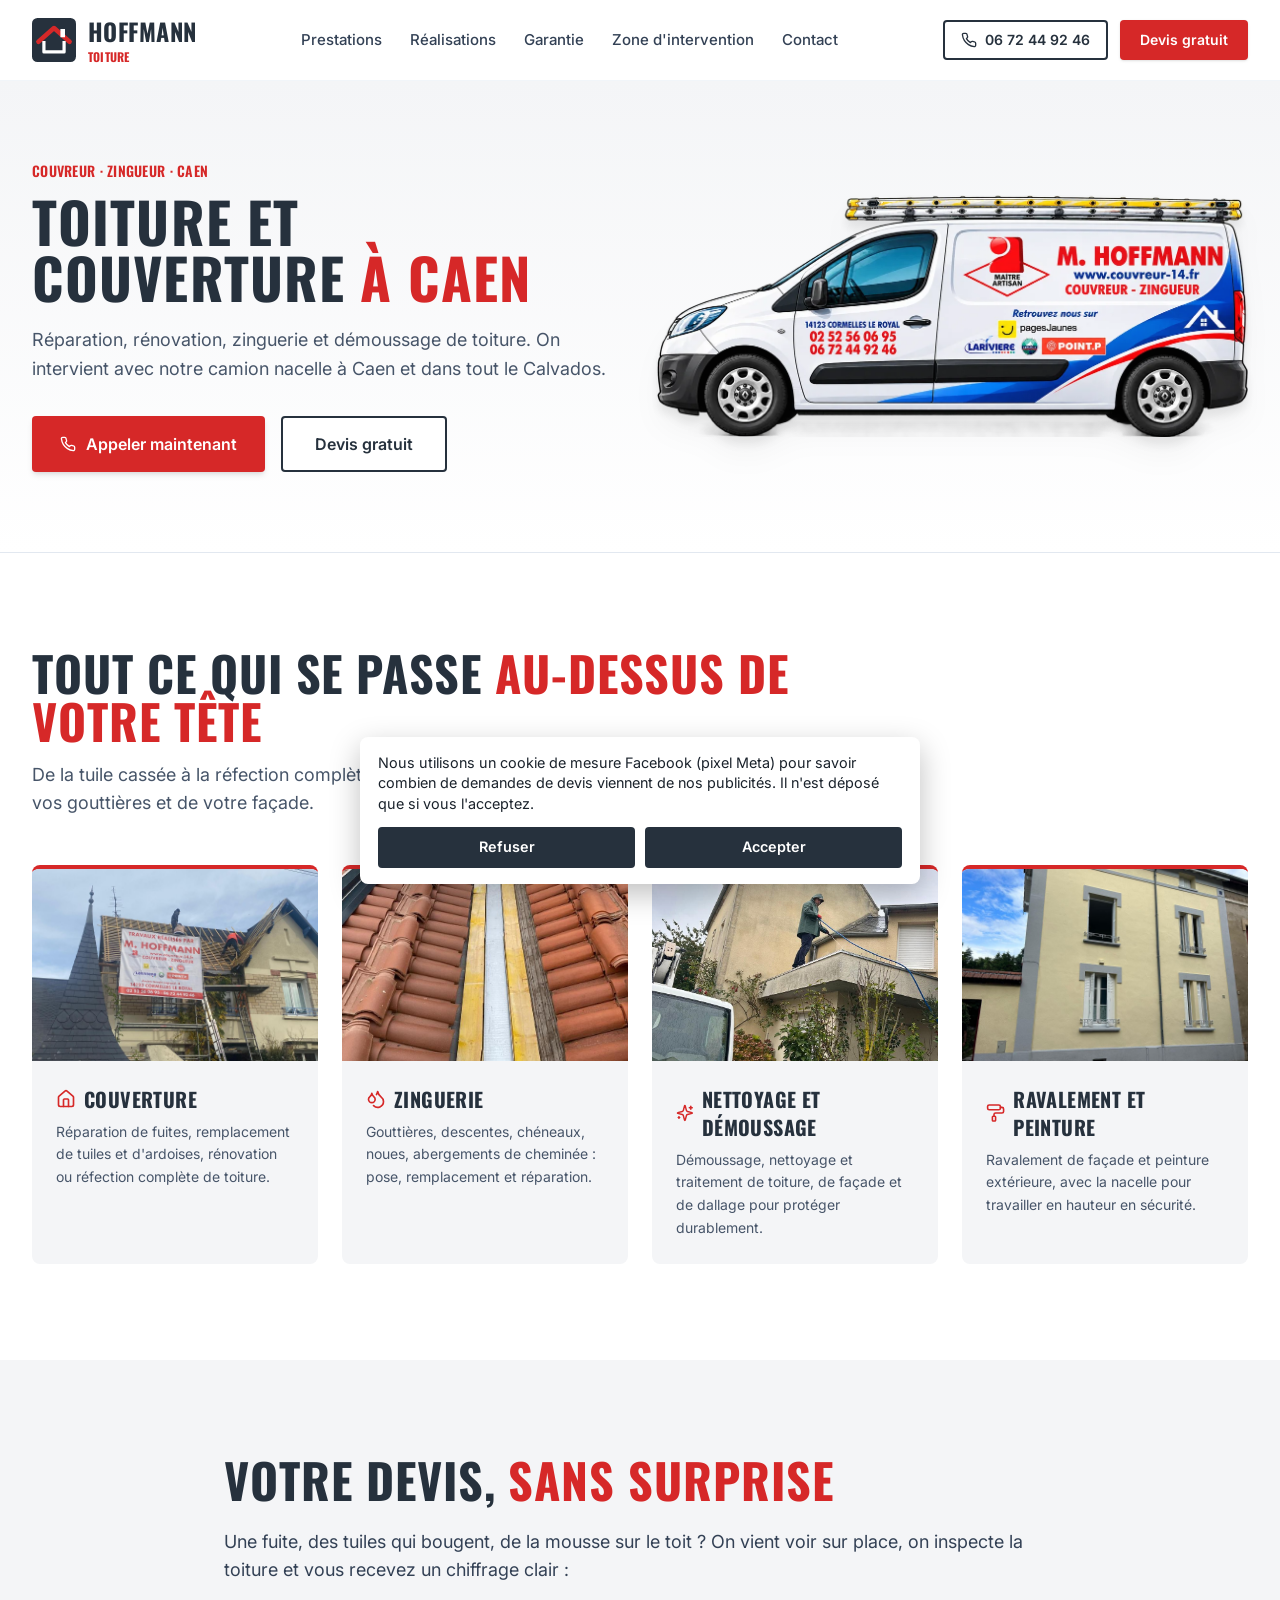
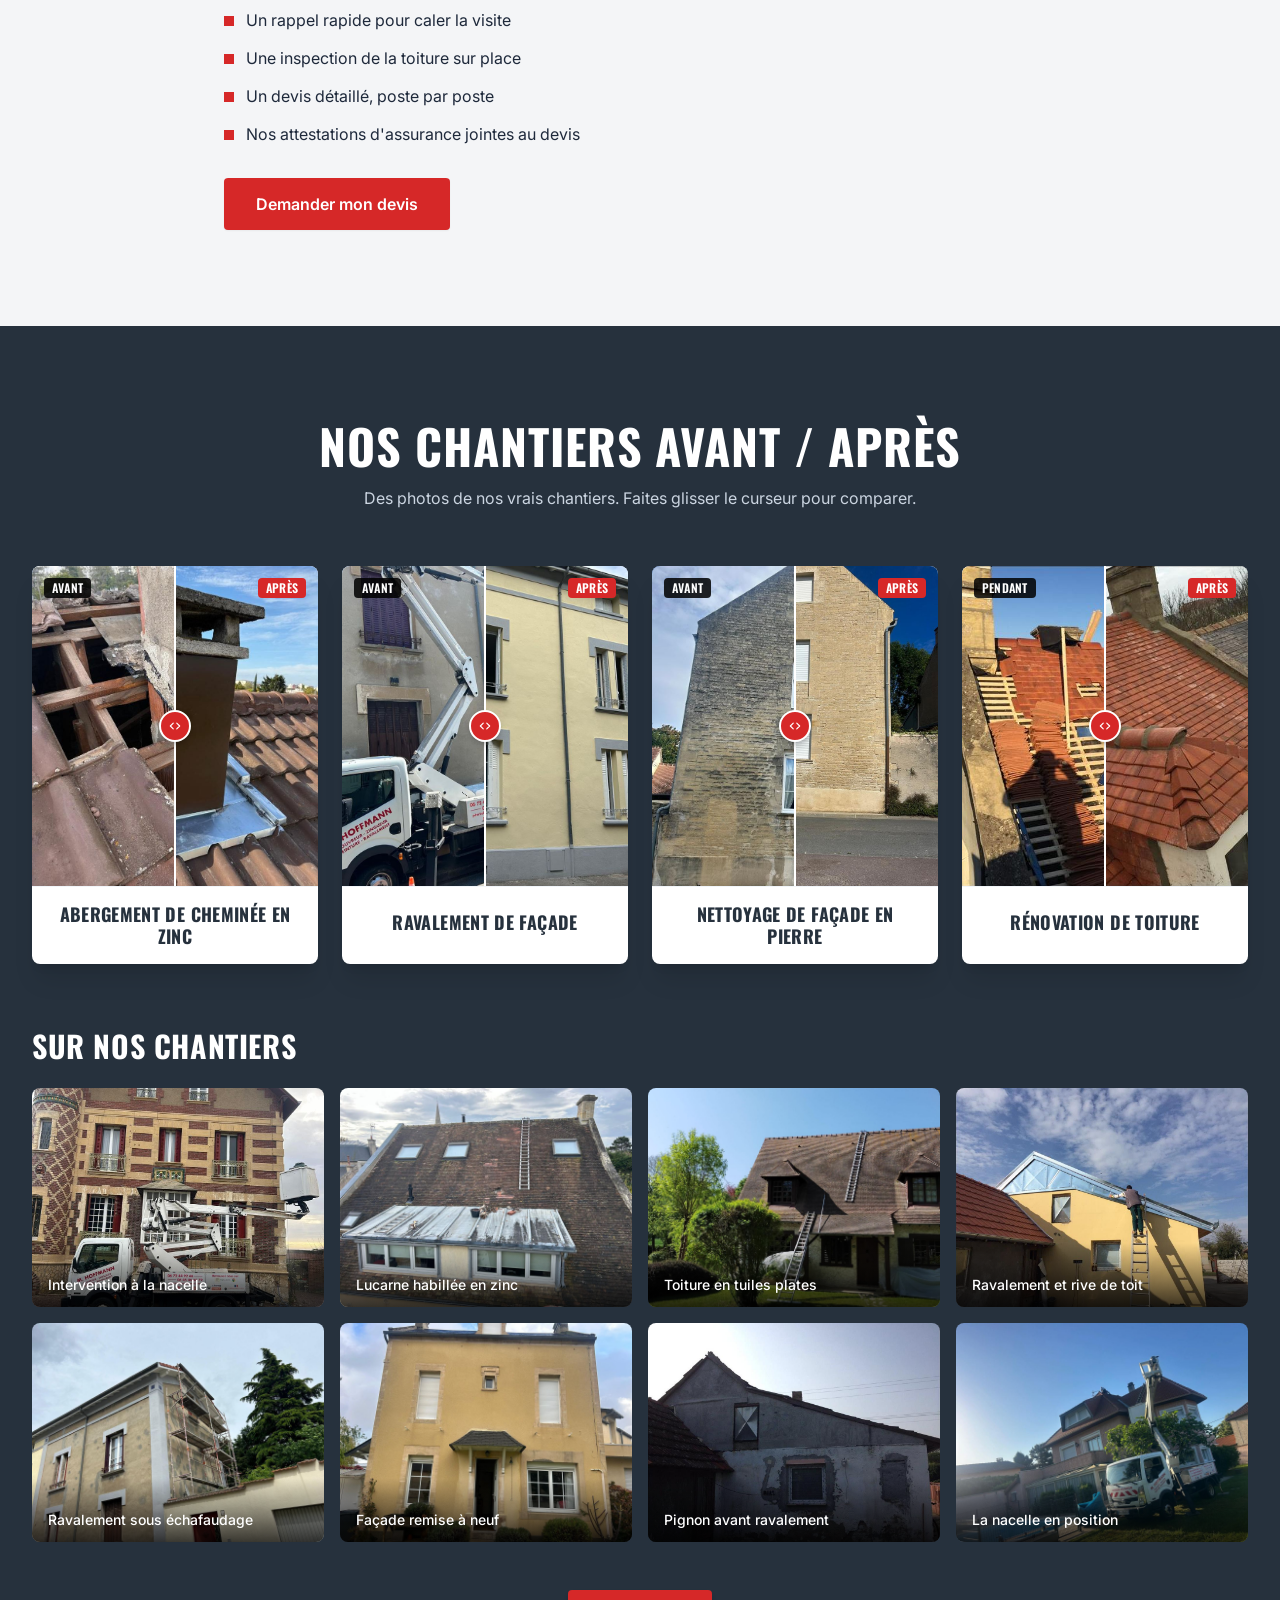
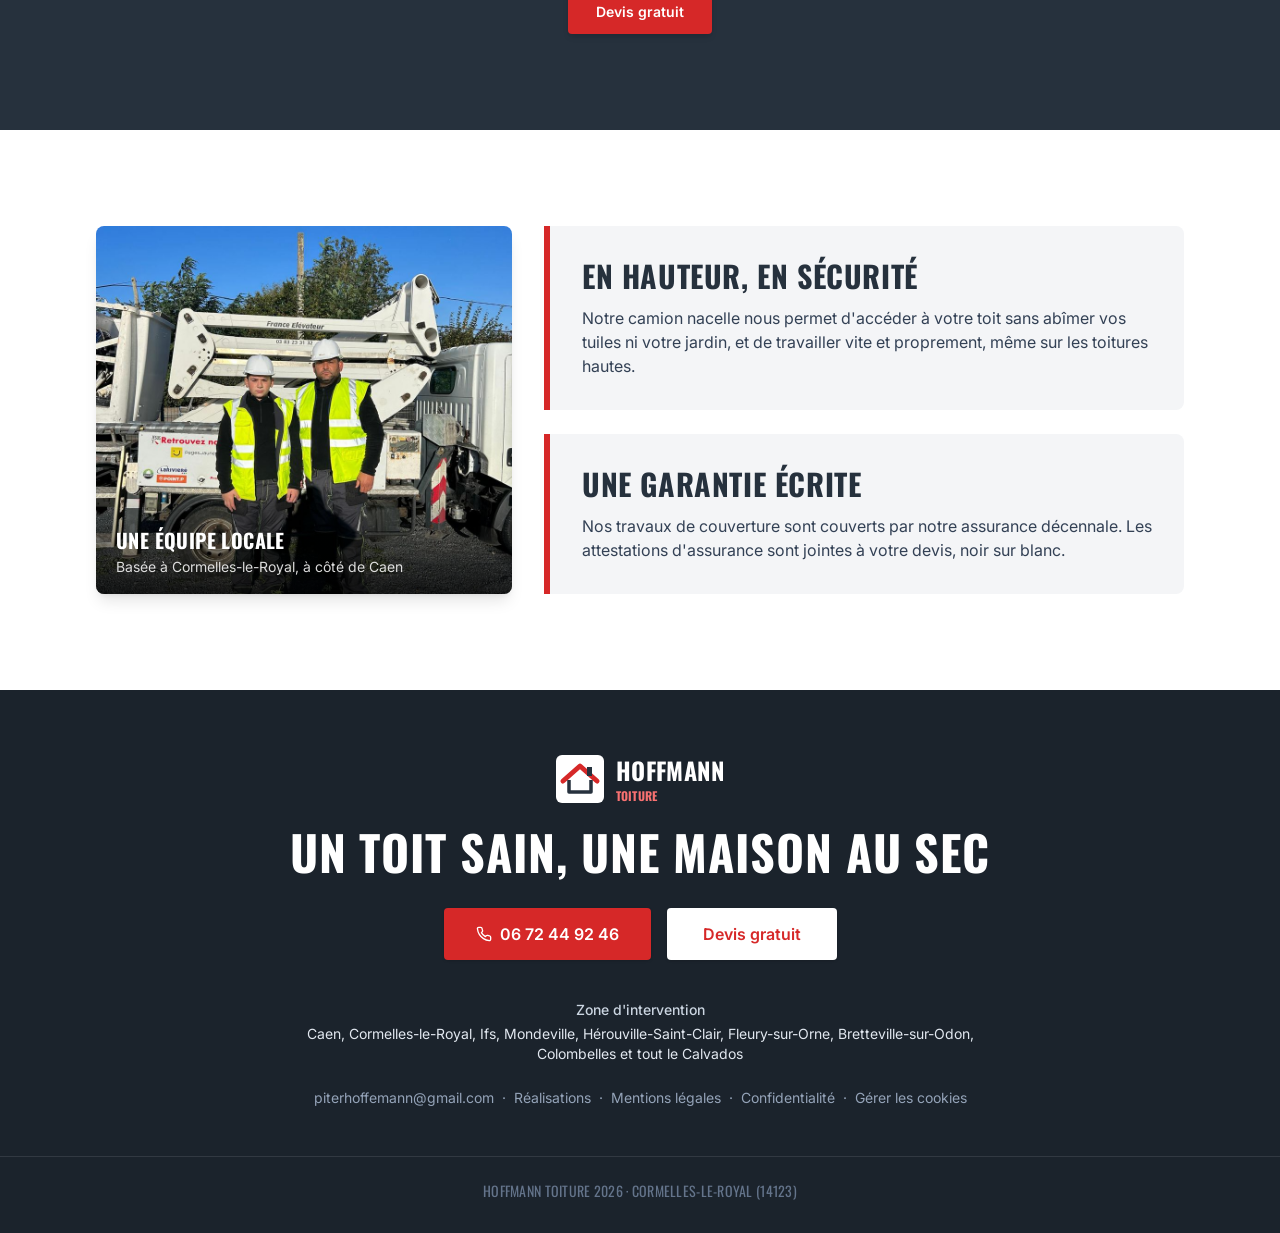
==== commit 27077aa4: "Pixel Meta + bandeau cookies + source des demandes" ====
--- a/site-web/index.html
+++ b/site-web/index.html
@@ -36,6 +36,13 @@
   .devis-input[aria-invalid="true"] { box-shadow: inset 0 0 0 2px #DC2626; background: #FEF2F2; }
   #devis-modal.is-open { display: flex; }
   #mobile-menu.is-open { display: block; }
+
+  /* Bandeau cookies */
+  .cookie-banner { position: fixed; left: 16px; right: 16px; bottom: 16px; z-index: 90; max-width: 560px; margin: 0 auto; background: #fff; color: #1B232C; border-radius: 8px; box-shadow: 0 10px 30px rgba(0,0,0,.25); padding: 16px 18px; font-size: .9rem; line-height: 1.45; }
+  .cookie-banner[hidden] { display: none; }
+  .cookie-actions { display: flex; gap: 10px; margin-top: 12px; }
+  .cookie-actions button { flex: 1; padding: 10px; font-weight: 600; border-radius: 4px; background: #26313D; color: #fff; }
+  .cookie-actions button:hover { background: #1B232C; }
 </style>
 </head>
 <body class="bg-white text-slate-800 antialiased selection:bg-red-600 selection:text-white">
@@ -322,6 +329,7 @@
       <span>·</span><a class="hover:underline" href="#realisations">Réalisations</a>
       <span>·</span><a class="hover:underline" href="#">Mentions légales</a>
       <span>·</span><a class="hover:underline" href="#">Confidentialité</a>
+      <span>·</span><button class="hover:underline" data-cookie-settings type="button">Gérer les cookies</button>
     </div>
   </div>
   <div class="border-t border-white/10 pt-6">
@@ -439,13 +447,11 @@
 </script>
 <script>
   // ============================================================
-  // ENVOI DU FORMULAIRE
-  // Collez ici l'adresse de votre formulaire Formspree (ou autre),
-  // ex : 'https://formspree.io/f/abcdwxyz'.
-  // Laissé vide : ouvre la messagerie du visiteur vers DEVIS_EMAIL.
+  // ENVOI DU FORMULAIRE via Web3Forms (https://web3forms.com)
+  // Les demandes arrivent par email à l'adresse liée à cette clé.
   // ============================================================
-  const FORM_ENDPOINT = '';
-  const DEVIS_EMAIL = 'piterhoffemann@gmail.com';
+  const FORM_ENDPOINT = 'https://api.web3forms.com/submit';
+  const WEB3FORMS_KEY = '5acaaeb2-08fa-43cd-8914-72b8f3c79ada';
 
   (() => {
     const modal = document.getElementById('devis-modal');
@@ -536,26 +542,18 @@
       if (form.site_web.value) { showStep(3); return; }
 
       const data = {
-        type_de_bien: choice.bien,
-        travaux: choice.travaux,
-        prenom: form.prenom.value,
-        nom: form.nom.value,
+        access_key: WEB3FORMS_KEY,
+        subject: `Demande de devis toiture – ${form.prenom.value} ${form.nom.value} (${form.code_postal.value})`,
+        from_name: 'Site Hoffmann Toiture',
+        'Type de bien': choice.bien,
+        'Travaux': choice.travaux,
+        'Prénom': form.prenom.value,
+        'Nom': form.nom.value,
         email: form.email.value,
-        telephone: form.telephone.value,
-        code_postal: form.code_postal.value,
-        _subject: `Demande de devis toiture – ${form.prenom.value} ${form.nom.value} (${form.code_postal.value})`
+        'Téléphone': form.telephone.value,
+        'Code postal du chantier': form.code_postal.value,
+        'Source': window.hoffmannSource ? window.hoffmannSource() : 'Inconnue'
       };
-
-      if (!FORM_ENDPOINT) {
-        const body = [
-          `Type de bien : ${data.type_de_bien}`, `Travaux : ${data.travaux}`, '',
-          `Prénom : ${data.prenom}`, `Nom : ${data.nom}`, `Email : ${data.email}`,
-          `Téléphone : ${data.telephone}`, `Code postal du chantier : ${data.code_postal}`
-        ].join('\n');
-        window.location.href = `mailto:${DEVIS_EMAIL}?subject=${encodeURIComponent(data._subject)}&body=${encodeURIComponent(body)}`;
-        showStep(3);
-        return;
-      }
 
       submitBtn.disabled = true; submitBtn.textContent = 'Envoi…';
       try {
@@ -564,7 +562,9 @@
           headers: { 'Content-Type': 'application/json', 'Accept': 'application/json' },
           body: JSON.stringify(data)
         });
-        if (!res.ok) throw new Error('HTTP ' + res.status);
+        const json = await res.json().catch(() => ({}));
+        if (!res.ok || json.success === false) throw new Error(json.message || ('HTTP ' + res.status));
+        if (window.hoffmannLead) window.hoffmannLead();
         showStep(3);
       } catch (err) {
         showError("L'envoi n'a pas fonctionné. Réessayez ou appelez-nous au 06 72 44 92 46.");
@@ -574,5 +574,72 @@
     });
   })();
 </script>
+<!-- ================= BANDEAU COOKIES + PIXEL META ================= -->
+<div aria-label="Cookies" class="cookie-banner" hidden id="cookie-banner" role="dialog">
+  <p>Nous utilisons un cookie de mesure Facebook (pixel Meta) pour savoir combien de demandes de devis viennent de nos publicités. Il n'est déposé que si vous l'acceptez.</p>
+  <div class="cookie-actions">
+    <button data-cookie-refuse type="button">Refuser</button>
+    <button data-cookie-accept type="button">Accepter</button>
+  </div>
+</div>
+<script>
+  (() => {
+    const PIXEL_ID = '1191665407142163';
+    const KEY = 'hoffmann_cookies';
+
+    // Provenance du visiteur (ajoutée à chaque demande de devis)
+    try {
+      const p = new URLSearchParams(location.search);
+      const src = p.get('utm_source') || (p.get('fbclid') ? 'facebook' : '') || (p.get('gclid') ? 'google' : '');
+      if (src) {
+        const camp = p.get('utm_campaign');
+        sessionStorage.setItem('hoffmann_source', src + (camp ? ' / ' + camp : ''));
+      } else if (!sessionStorage.getItem('hoffmann_source')) {
+        let r = 'Direct';
+        if (document.referrer && !document.referrer.includes(location.hostname)) {
+          try { r = new URL(document.referrer).hostname; } catch (e) {}
+        }
+        sessionStorage.setItem('hoffmann_source', r);
+      }
+    } catch (e) {}
+    window.hoffmannSource = () => {
+      try { return sessionStorage.getItem('hoffmann_source') || 'Direct'; } catch (e) { return 'Inconnue'; }
+    };
+
+    // Pixel Meta, chargé seulement après accord
+    let loaded = false;
+    function loadPixel() {
+      if (loaded) return;
+      loaded = true;
+      !function(f,b,e,v,n,t,s)
+      {if(f.fbq)return;n=f.fbq=function(){n.callMethod?
+      n.callMethod.apply(n,arguments):n.queue.push(arguments)};
+      if(!f._fbq)f._fbq=n;n.push=n;n.loaded=!0;n.version='2.0';
+      n.queue=[];t=b.createElement(e);t.async=!0;
+      t.src=v;s=b.getElementsByTagName(e)[0];
+      s.parentNode.insertBefore(t,s)}(window, document,'script',
+      'https://connect.facebook.net/en_US/fbevents.js');
+      fbq('init', PIXEL_ID);
+      fbq('track', 'PageView');
+    }
+    window.hoffmannLead = () => { if (loaded && window.fbq) fbq('track', 'Lead'); };
+
+    const banner = document.getElementById('cookie-banner');
+    const getChoice = () => { try { return localStorage.getItem(KEY); } catch (e) { return null; } };
+    const setChoice = v => { try { localStorage.setItem(KEY, v); } catch (e) {} };
+    const choice = getChoice();
+    if (choice === 'accepte') loadPixel();
+    else if (choice !== 'refuse') banner.hidden = false;
+
+    banner.querySelector('[data-cookie-accept]').addEventListener('click', () => {
+      setChoice('accepte'); banner.hidden = true; loadPixel();
+    });
+    banner.querySelector('[data-cookie-refuse]').addEventListener('click', () => {
+      setChoice('refuse'); banner.hidden = true;
+      if (loaded) location.reload();
+    });
+    document.querySelectorAll('[data-cookie-settings]').forEach(b => b.addEventListener('click', () => { banner.hidden = false; }));
+  })();
+</script>
 </body>
 </html>
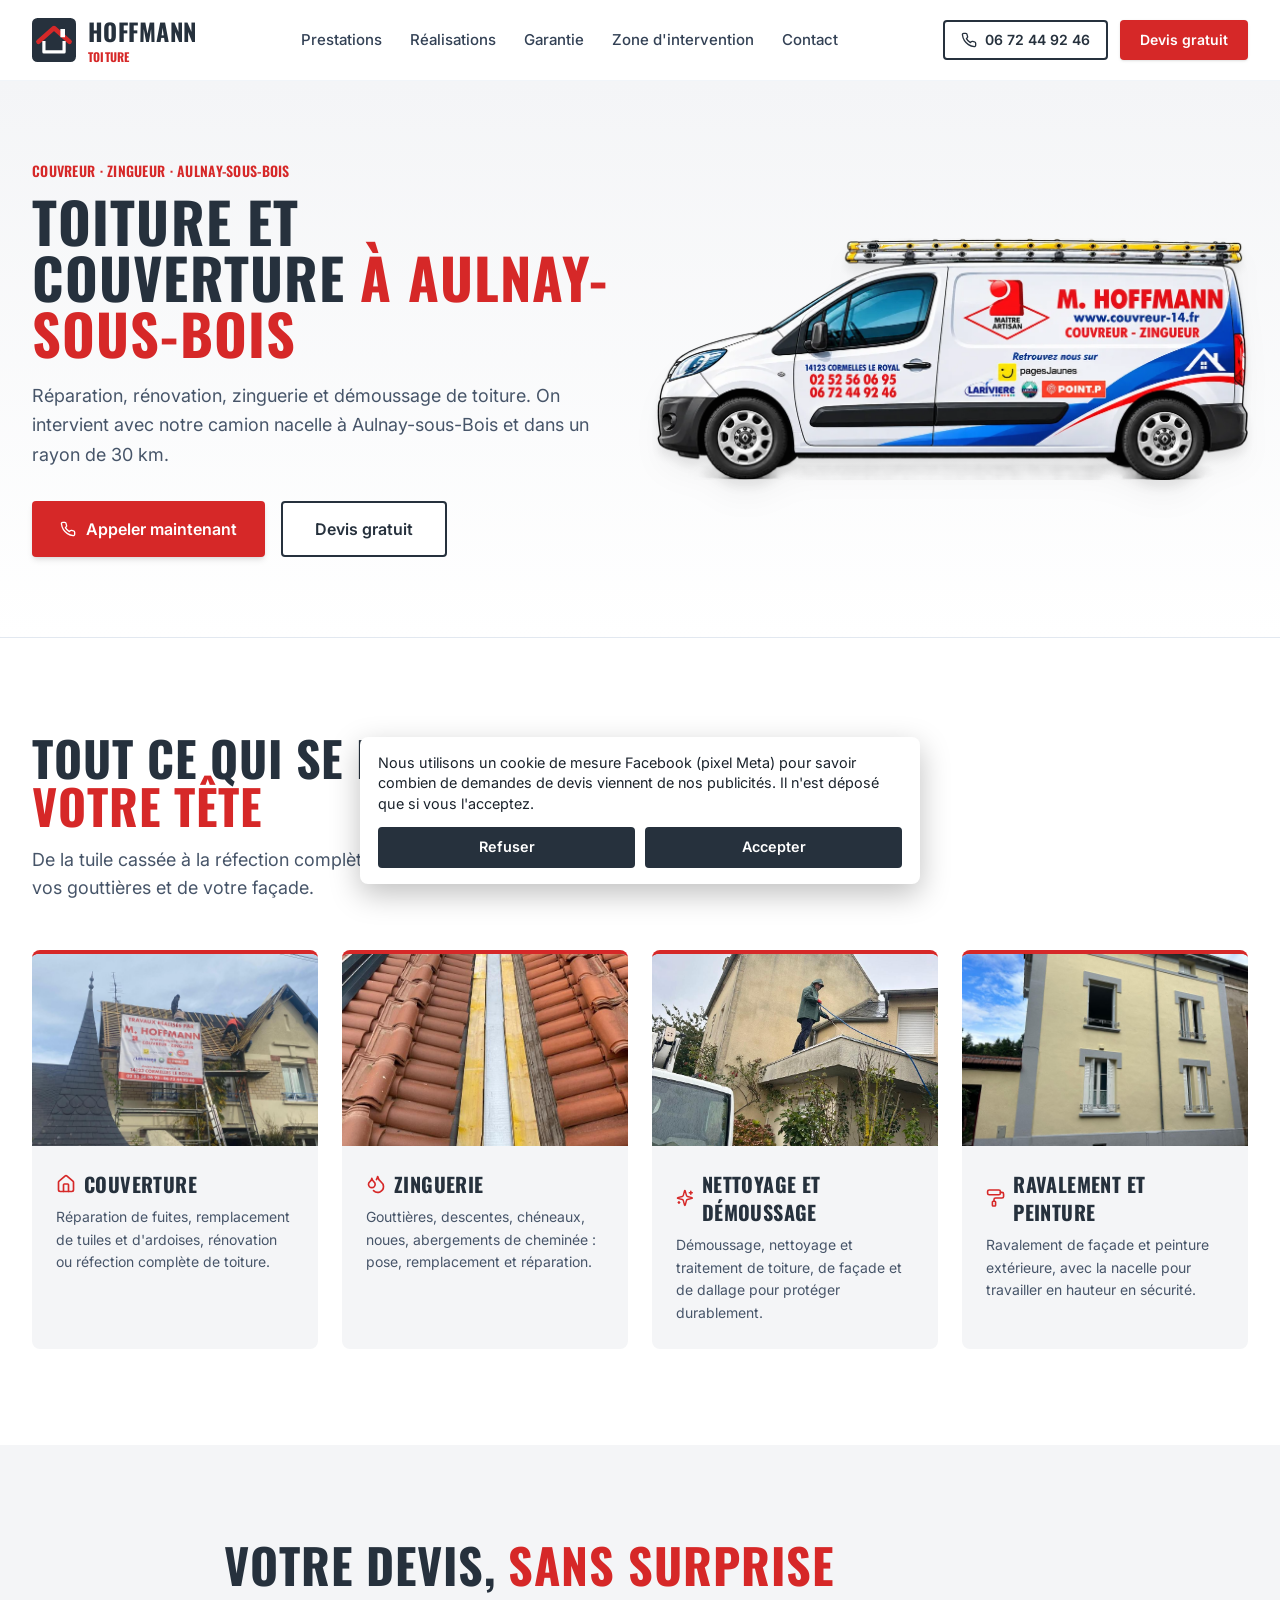
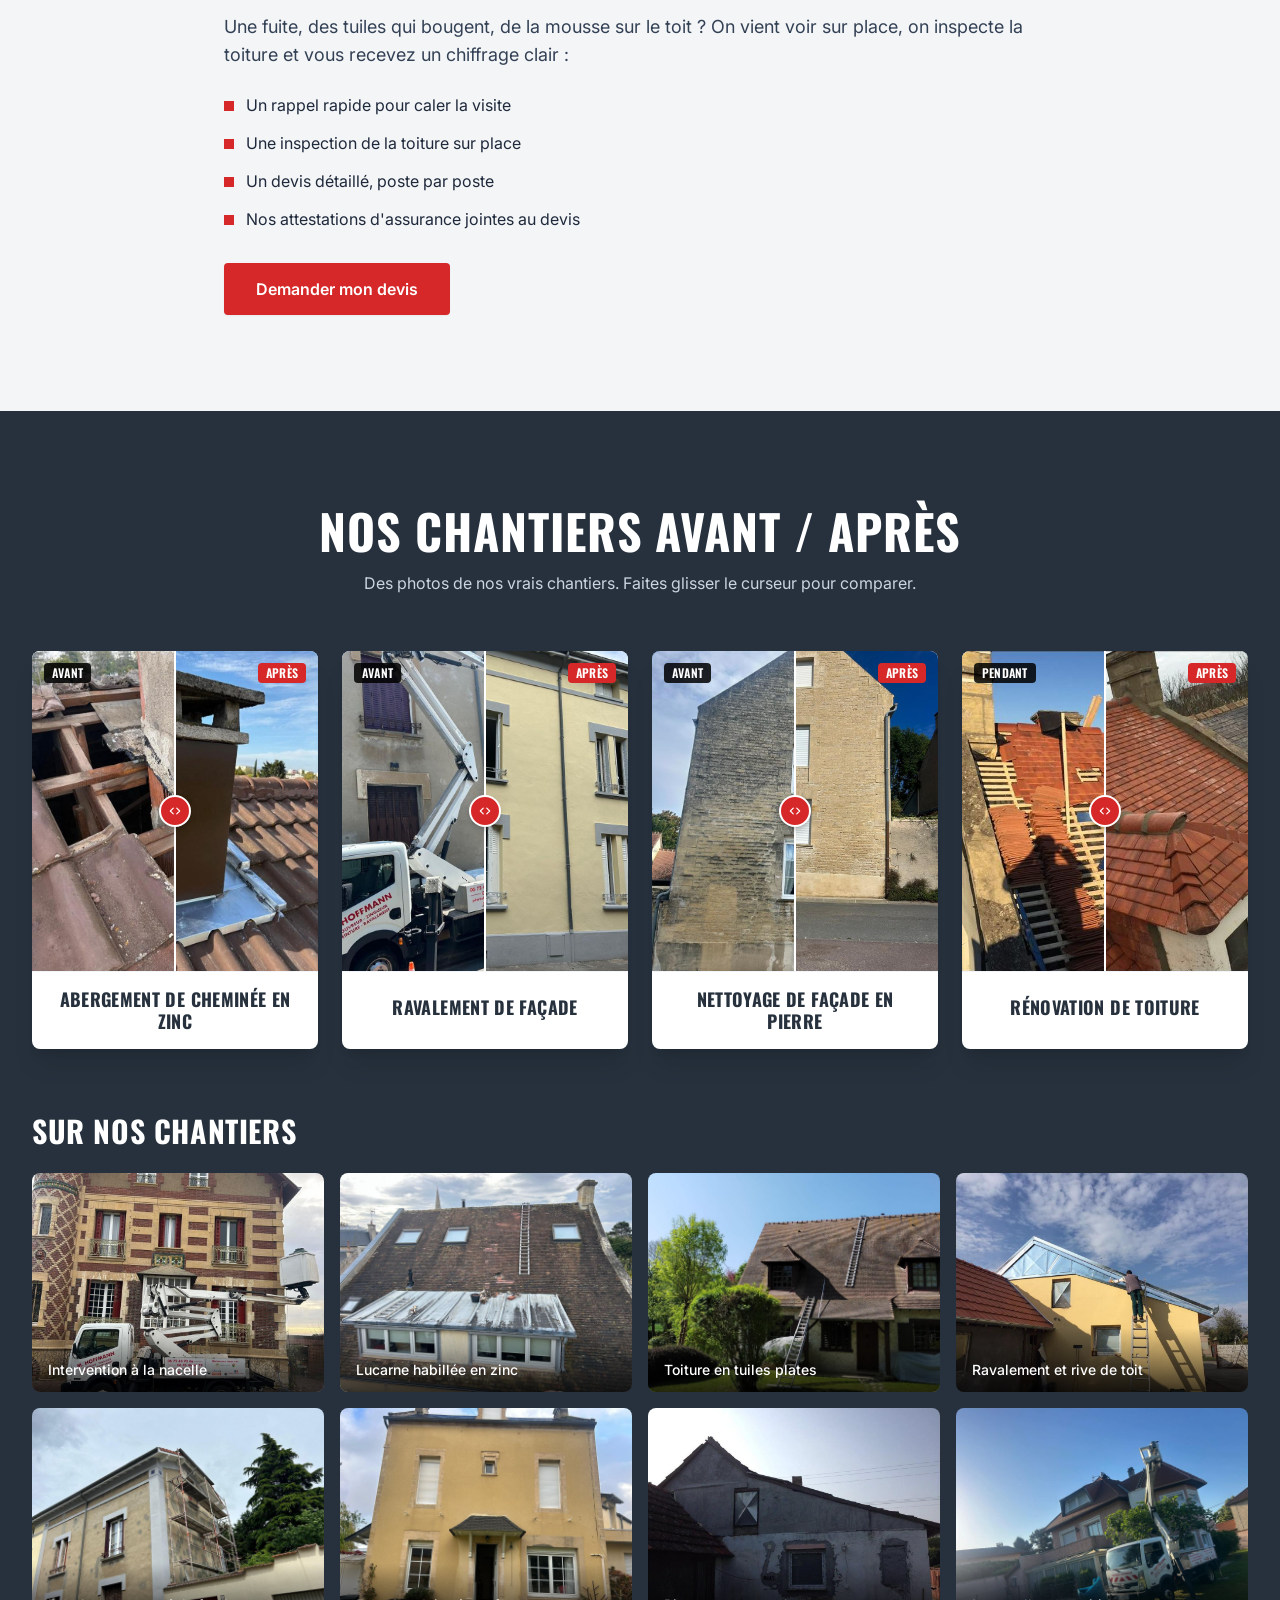
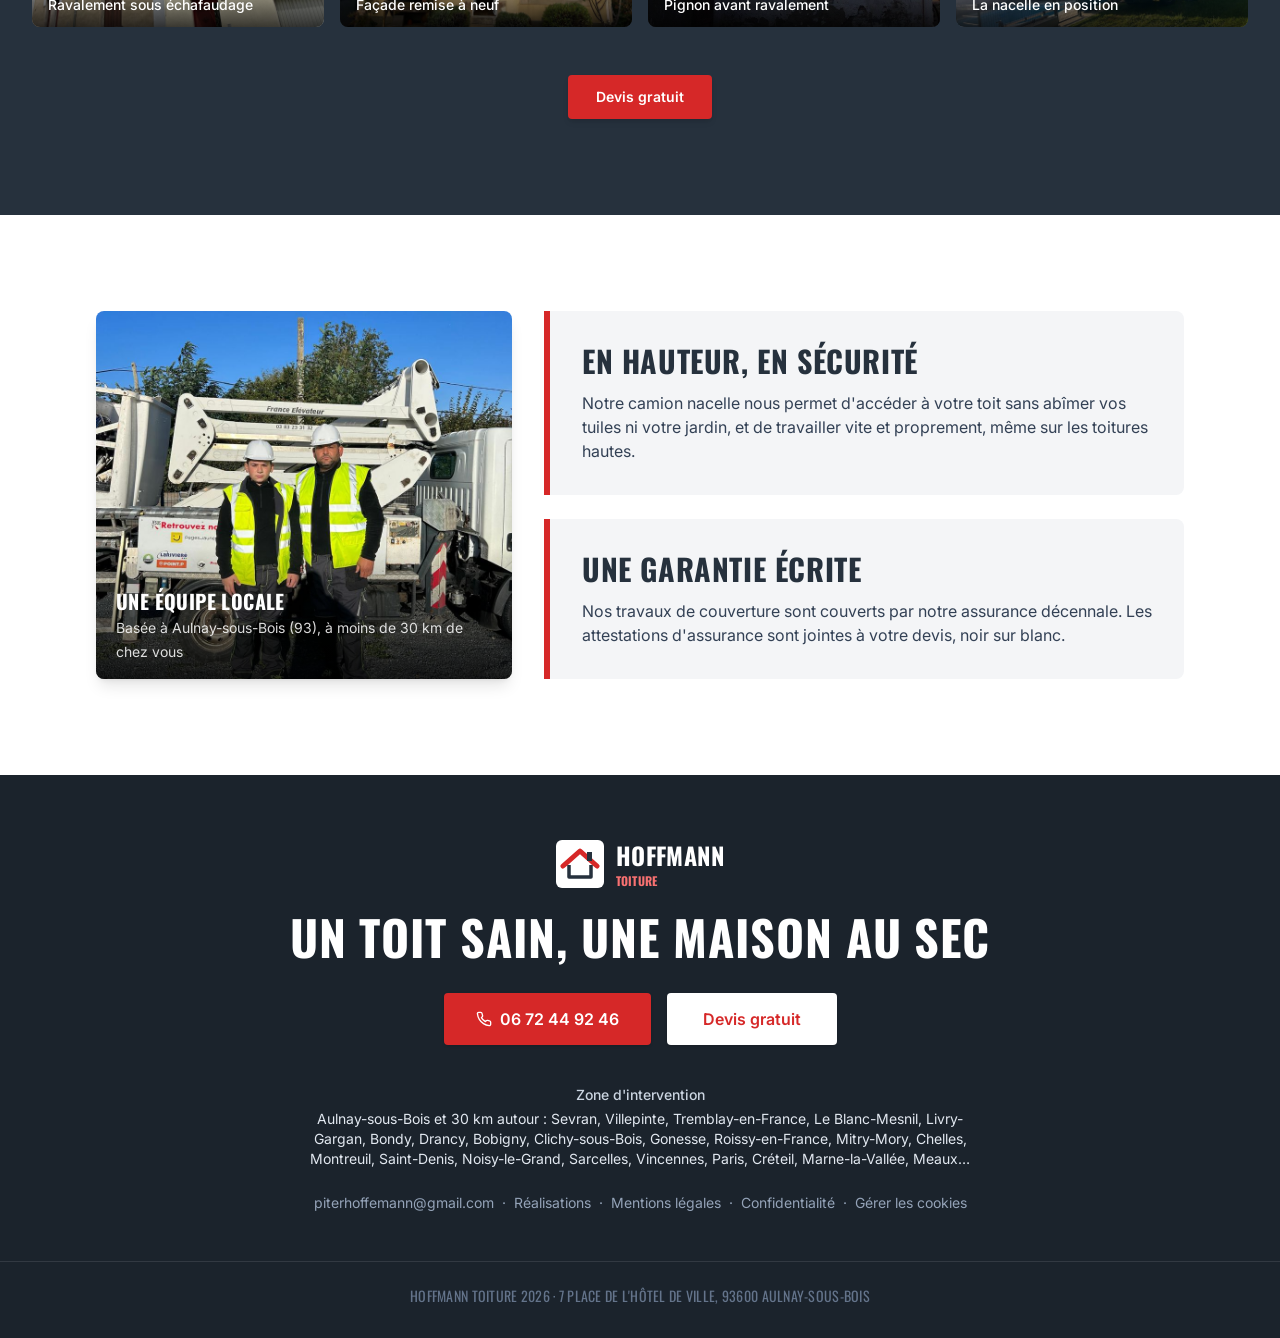
==== commit d688a8ba: "Nouvelle adresse : Aulnay-sous-Bois, zone d'intervention 30 km Co-Authored-By: Claude Opus 5.5 <nore" ====
--- a/site-web/index.html
+++ b/site-web/index.html
@@ -3,8 +3,8 @@
 <head>
 <meta charset="utf-8"/>
 <meta content="width=device-width, initial-scale=1.0" name="viewport"/>
-<title>Hoffmann Toiture - Couvreur à Caen | Toiture, Zinguerie, Démoussage</title>
-<meta name="description" content="Hoffmann Toiture, couvreur zingueur à Caen et dans le Calvados : rénovation et réparation de toiture, zinguerie, nettoyage et démoussage, ravalement. Devis gratuit."/>
+<title>Hoffmann Toiture - Couvreur à Aulnay-sous-Bois (93) | Toiture, Zinguerie, Démoussage</title>
+<meta name="description" content="Hoffmann Toiture, couvreur zingueur à Aulnay-sous-Bois (93) et dans un rayon de 30 km (Seine-Saint-Denis, Paris, Val-d'Oise, Seine-et-Marne, Val-de-Marne) : rénovation et réparation de toiture, zinguerie, nettoyage et démoussage, ravalement. Devis gratuit."/>
 <link href="css/style.css" rel="stylesheet"/>
 <link href="https://fonts.googleapis.com" rel="preconnect"/>
 <link crossorigin="" href="https://fonts.gstatic.com" rel="preconnect"/>
@@ -99,12 +99,12 @@
 <section class="relative bg-gradient-to-b from-brand-light to-white py-14 md:py-20 overflow-hidden border-b border-slate-200">
   <div class="max-w-7xl mx-auto px-4 sm:px-6 lg:px-8 grid grid-cols-1 lg:grid-cols-12 gap-10 lg:gap-8 items-center">
     <div class="lg:col-span-6">
-      <p class="font-condensed text-sm font-semibold tracking-[0.2em] text-brand-red mb-3">Couvreur · Zingueur · Caen</p>
+      <p class="font-condensed text-sm font-semibold tracking-[0.2em] text-brand-red mb-3">Couvreur · Zingueur · Aulnay-sous-Bois</p>
       <h1 class="font-condensed text-4xl sm:text-5xl lg:text-[3.5rem] font-bold tracking-tight text-brand-slate leading-[1.08] mb-5">
-        Toiture et couverture <span class="text-brand-red">à Caen</span>
+        Toiture et couverture <span class="text-brand-red">à Aulnay-sous-Bois</span>
       </h1>
       <p class="text-lg text-slate-600 leading-relaxed mb-8 max-w-xl">
-        Réparation, rénovation, zinguerie et démoussage de toiture. On intervient avec notre camion nacelle à Caen et dans tout le Calvados.
+        Réparation, rénovation, zinguerie et démoussage de toiture. On intervient avec notre camion nacelle à Aulnay-sous-Bois et dans un rayon de 30 km.
       </p>
       <div class="flex flex-wrap gap-4">
         <a class="w-full sm:w-auto inline-flex items-center justify-center gap-2.5 bg-brand-red hover:bg-brand-redHover text-white font-semibold px-7 py-3.5 rounded shadow-md transition active:scale-95" href="tel:0672449246">
@@ -132,7 +132,7 @@
     </div>
     <div class="grid grid-cols-1 sm:grid-cols-2 lg:grid-cols-4 gap-6">
       <article class="bg-brand-light rounded-lg overflow-hidden border-t-4 border-brand-red flex flex-col">
-        <img alt="Chantier de couverture Hoffmann sur une maison à Caen" class="w-full h-48 object-cover" loading="lazy" src="images/couverture-chantier.jpg"/>
+        <img alt="Chantier de couverture Hoffmann sur une maison" class="w-full h-48 object-cover" loading="lazy" src="images/couverture-chantier.jpg"/>
         <div class="p-6">
           <h3 class="font-condensed text-xl font-bold text-brand-slate mb-2 flex items-center gap-2"><i class="w-5 h-5 text-brand-red" data-lucide="house"></i>Couverture</h3>
           <p class="text-slate-600 text-sm leading-relaxed">Réparation de fuites, remplacement de tuiles et d&#39;ardoises, rénovation ou réfection complète de toiture.</p>
@@ -284,7 +284,7 @@
       <img alt="L'équipe Hoffmann devant le camion nacelle" class="absolute inset-0 w-full h-full object-cover" loading="lazy" src="images/equipe.jpg"/>
       <figcaption class="absolute inset-x-0 bottom-0 bg-gradient-to-t from-black/80 to-transparent text-white px-5 pt-10 pb-4">
         <span class="font-condensed text-xl font-bold block">Une équipe locale</span>
-        <span class="text-sm text-white/85">Basée à Cormelles-le-Royal, à côté de Caen</span>
+        <span class="text-sm text-white/85">Basée à Aulnay-sous-Bois (93), à moins de 30 km de chez vous</span>
       </figcaption>
     </figure>
     <div class="md:col-span-3 flex flex-col gap-6">
@@ -323,17 +323,17 @@
       <a class="w-full sm:w-auto inline-flex items-center justify-center bg-white hover:bg-slate-100 text-brand-red font-semibold text-base px-9 py-3.5 rounded shadow transition" data-open-devis href="#devis">Devis gratuit</a>
     </div>
     <p class="text-slate-300 text-sm font-medium mb-1" id="zones">Zone d'intervention</p>
-    <p class="text-slate-200 text-sm mb-6 max-w-2xl">Caen, Cormelles-le-Royal, Ifs, Mondeville, Hérouville-Saint-Clair, Fleury-sur-Orne, Bretteville-sur-Odon, Colombelles et tout le Calvados</p>
+    <p class="text-slate-200 text-sm mb-6 max-w-2xl">Aulnay-sous-Bois et 30 km autour : Sevran, Villepinte, Tremblay-en-France, Le Blanc-Mesnil, Livry-Gargan, Bondy, Drancy, Bobigny, Clichy-sous-Bois, Gonesse, Roissy-en-France, Mitry-Mory, Chelles, Montreuil, Saint-Denis, Noisy-le-Grand, Sarcelles, Vincennes, Paris, Créteil, Marne-la-Vallée, Meaux…</p>
     <div class="text-slate-400 text-xs sm:text-sm flex flex-wrap items-center justify-center gap-2 mb-12">
       <a class="hover:underline" href="mailto:piterhoffemann@gmail.com">piterhoffemann@gmail.com</a>
       <span>·</span><a class="hover:underline" href="#realisations">Réalisations</a>
       <span>·</span><a class="hover:underline" href="#">Mentions légales</a>
-      <span>·</span><a class="hover:underline" href="#">Confidentialité</a>
+      <span>·</span><a class="hover:underline" href="confidentialite.html">Confidentialité</a>
       <span>·</span><button class="hover:underline" data-cookie-settings type="button">Gérer les cookies</button>
     </div>
   </div>
   <div class="border-t border-white/10 pt-6">
-    <p class="text-center font-condensed text-xs sm:text-sm tracking-wider text-slate-500">Hoffmann Toiture 2026 · Cormelles-le-Royal (14123)</p>
+    <p class="text-center font-condensed text-xs sm:text-sm tracking-wider text-slate-500">Hoffmann Toiture 2026 · 7 place de l'Hôtel de Ville, 93600 Aulnay-sous-Bois</p>
   </div>
 </footer>
 
@@ -398,7 +398,7 @@
       </form>
     </div>
     <p class="mt-5 text-center text-sm font-medium leading-relaxed text-white">
-      En envoyant ce formulaire, vous acceptez d'être recontacté par téléphone, par SMS ou par email au sujet de votre projet. Vos données ne sont ni revendues ni transmises à des tiers à des fins commerciales, et vous pouvez demander leur suppression à tout moment. <a class="underline hover:text-red-200" href="#">Politique de confidentialité</a>.
+      En envoyant ce formulaire, vous acceptez d'être recontacté par téléphone, par SMS ou par email au sujet de votre projet. Vos données ne sont ni revendues ni transmises à des tiers à des fins commerciales, et vous pouvez demander leur suppression à tout moment. <a class="underline hover:text-red-200" href="confidentialite.html">Politique de confidentialité</a>.
     </p>
   </div>
 </div>
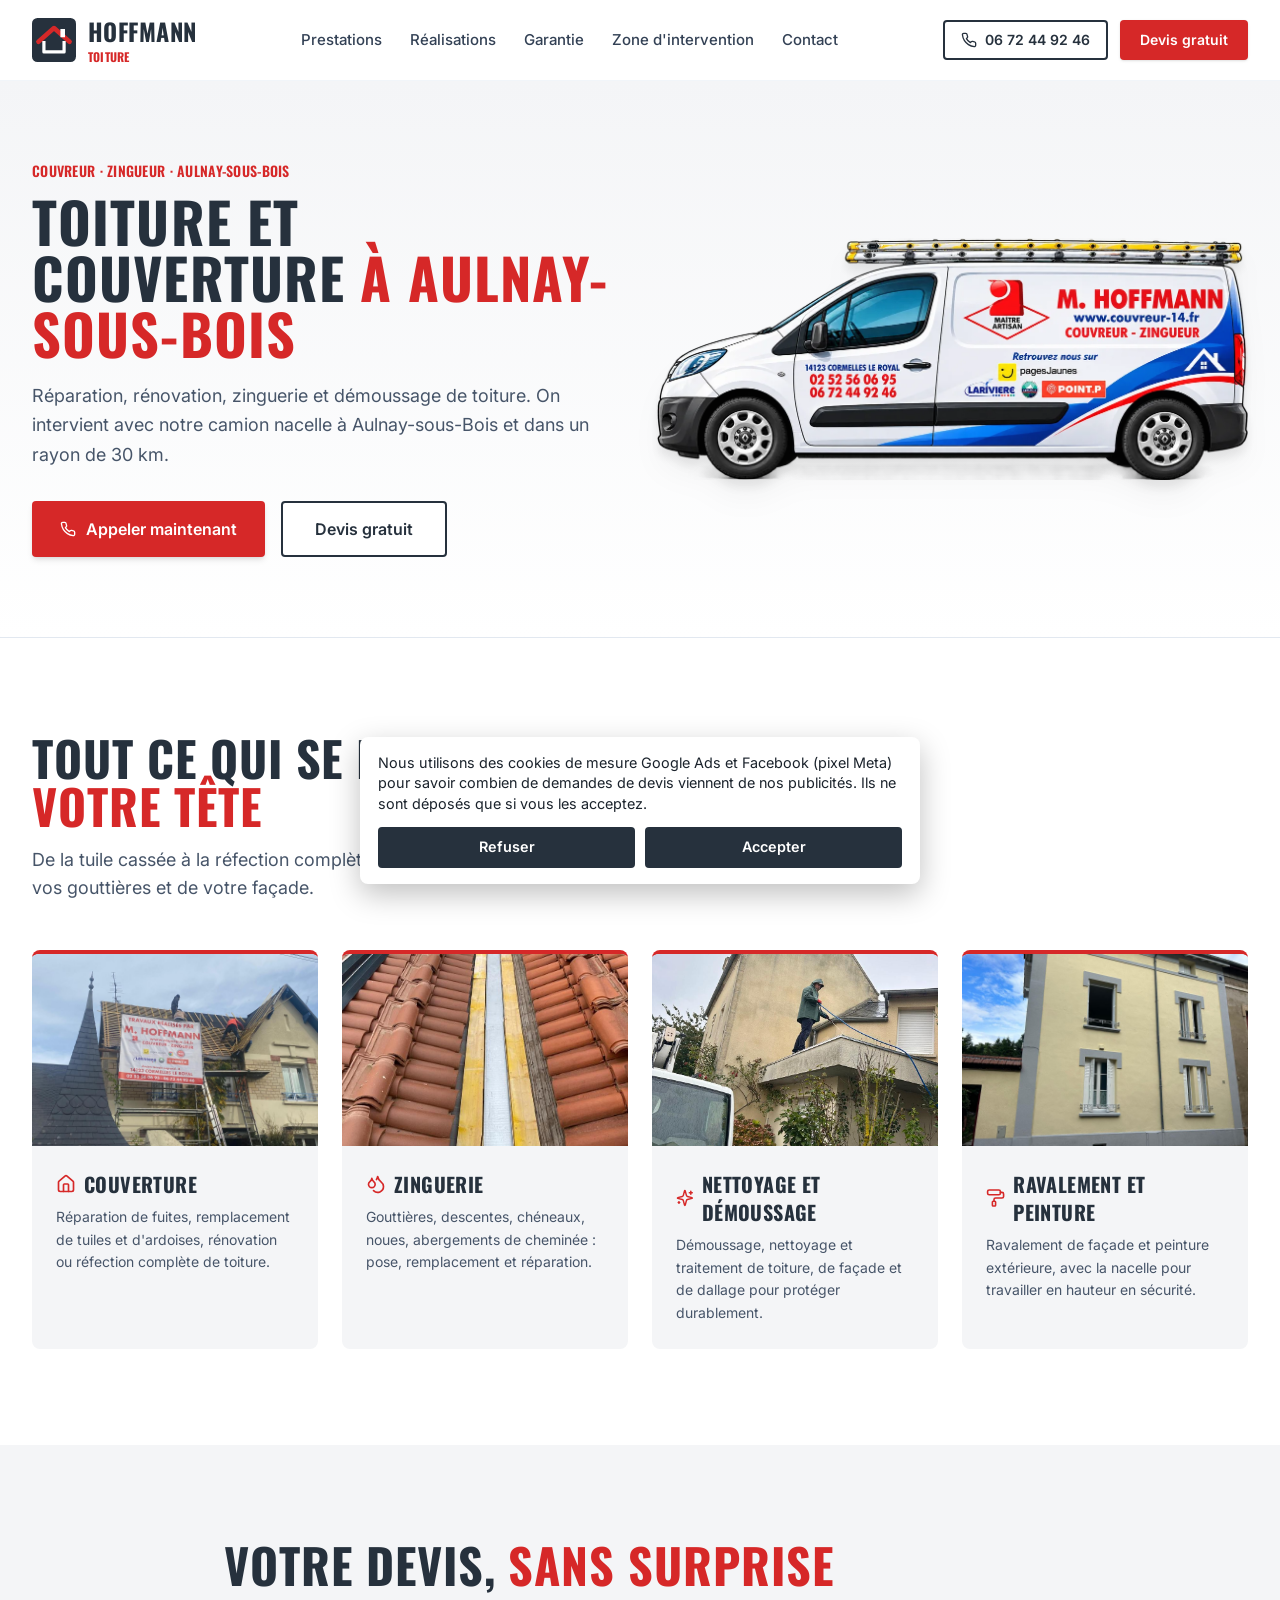
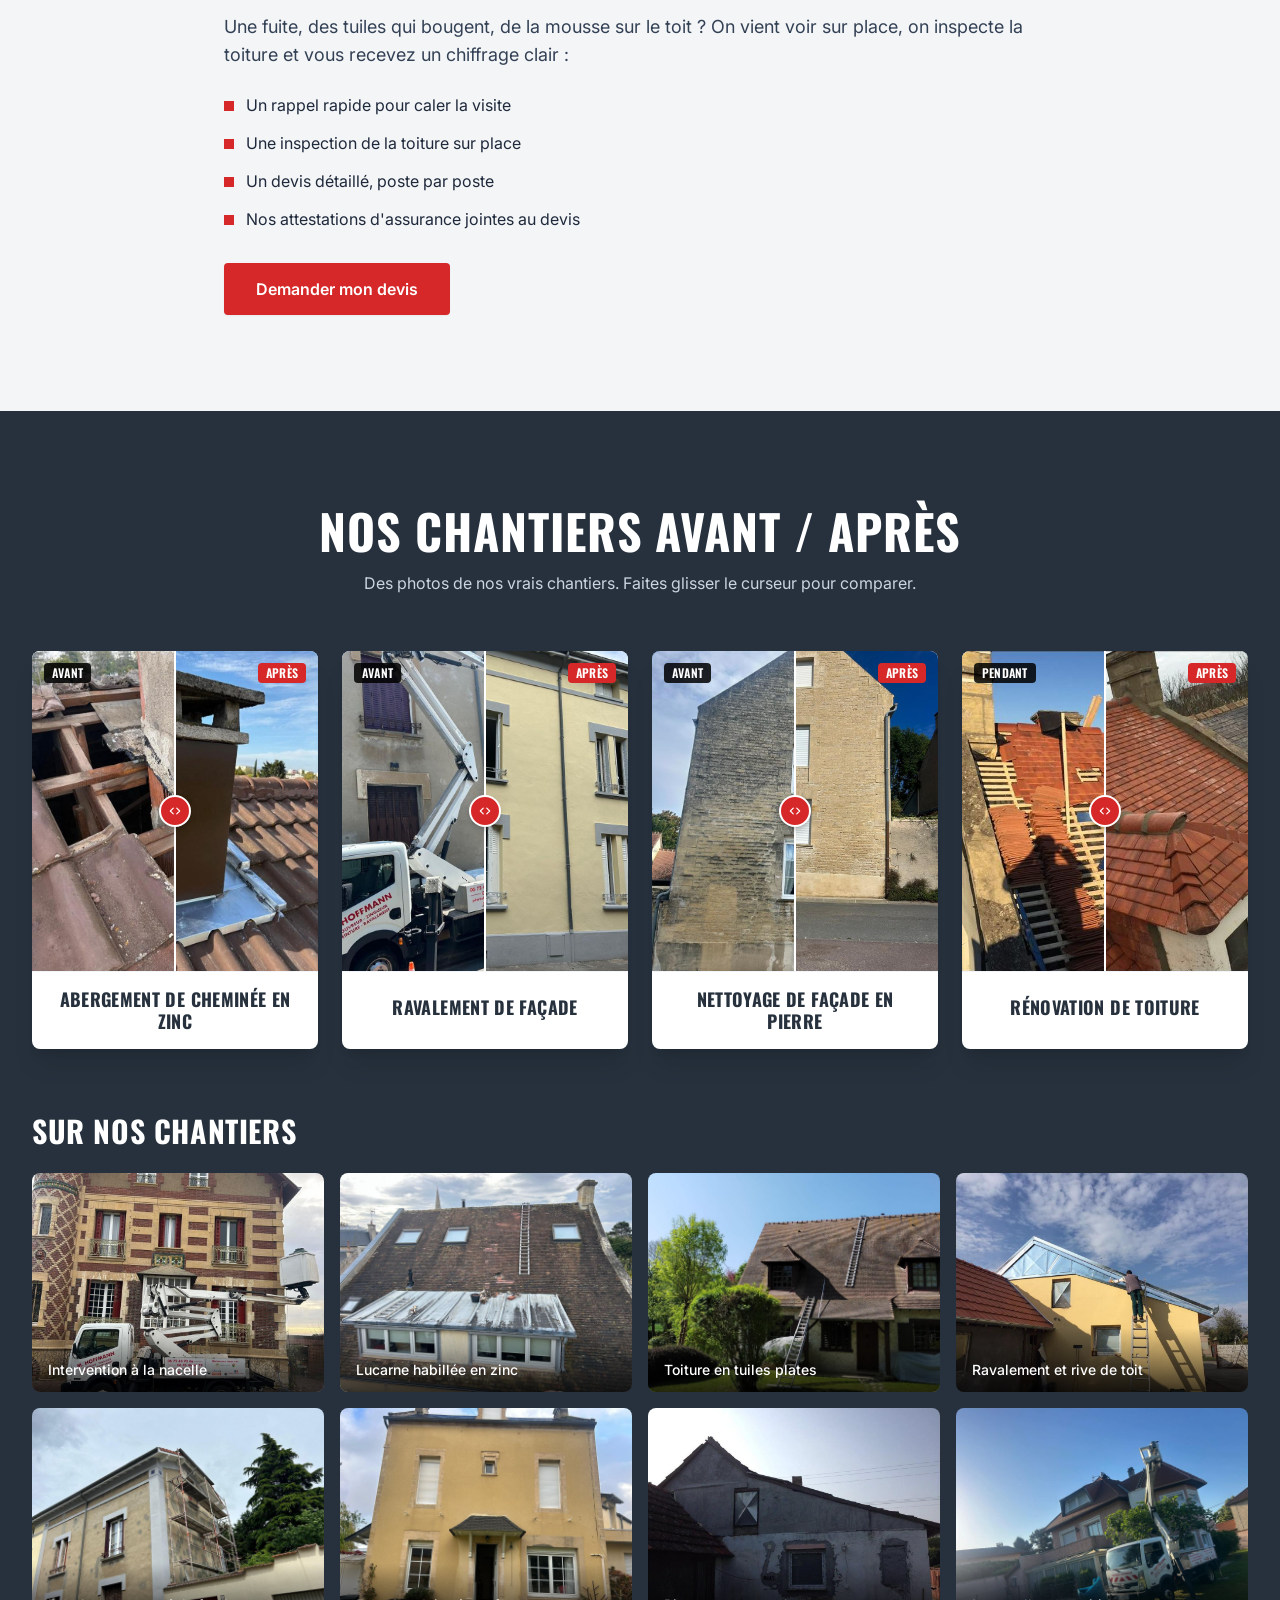
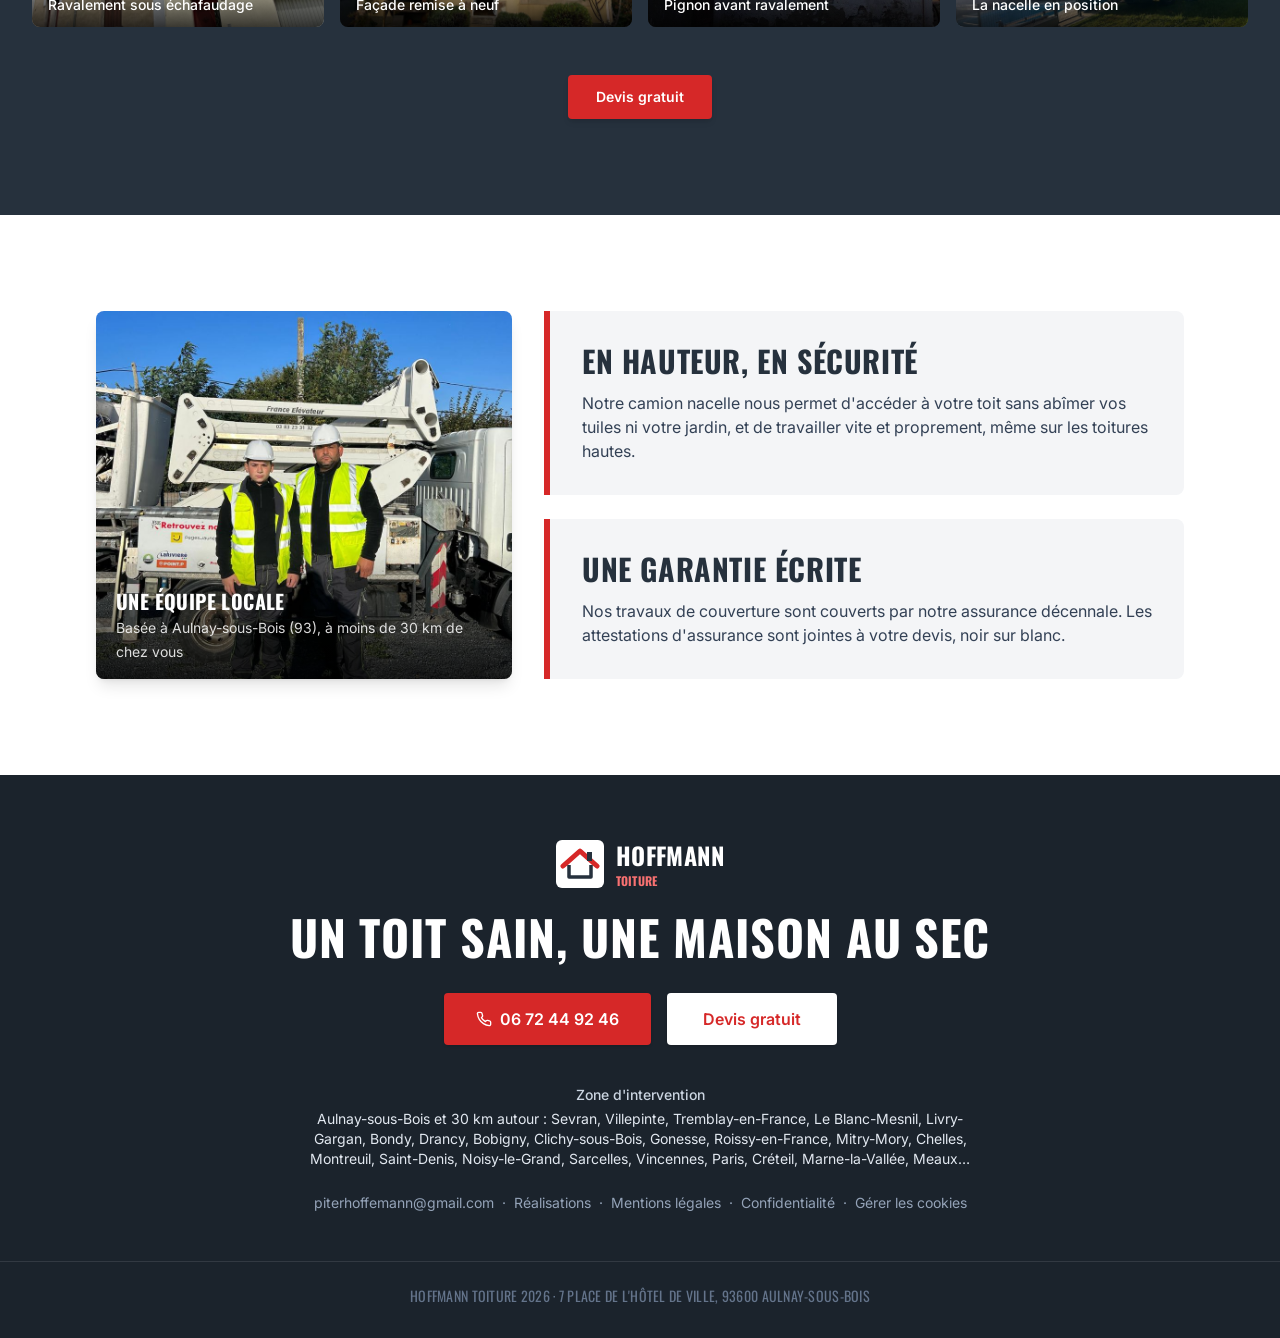
==== commit eb3acdf4: "Suivi des conversions Google Ads (demande de devis) avec accord cookies Co-Authored-By: Claude Opus " ====
--- a/site-web/index.html
+++ b/site-web/index.html
@@ -574,9 +574,9 @@
     });
   })();
 </script>
-<!-- ================= BANDEAU COOKIES + PIXEL META ================= -->
+<!-- ================= BANDEAU COOKIES + PIXEL META + GOOGLE ADS ================= -->
 <div aria-label="Cookies" class="cookie-banner" hidden id="cookie-banner" role="dialog">
-  <p>Nous utilisons un cookie de mesure Facebook (pixel Meta) pour savoir combien de demandes de devis viennent de nos publicités. Il n'est déposé que si vous l'acceptez.</p>
+  <p>Nous utilisons des cookies de mesure Google Ads et Facebook (pixel Meta) pour savoir combien de demandes de devis viennent de nos publicités. Ils ne sont déposés que si vous les acceptez.</p>
   <div class="cookie-actions">
     <button data-cookie-refuse type="button">Refuser</button>
     <button data-cookie-accept type="button">Accepter</button>
@@ -585,6 +585,10 @@
 <script>
   (() => {
     const PIXEL_ID = '1191665407142163';
+    // Google Ads : identifiant du compte et libellés des actions de conversion
+    const GADS_ID = 'AW-18586907638';
+    const GADS_LEAD_LABEL = 'h8HhCPD3ur4dEPbn9p5F'; // Envoi du formulaire de devis
+    const GADS_CALL_LABEL = ''; // Clic sur un numéro de téléphone (à remplir quand l'action sera créée)
     const KEY = 'hoffmann_cookies';
 
     // Provenance du visiteur (ajoutée à chaque demande de devis)
@@ -622,21 +626,45 @@
       fbq('init', PIXEL_ID);
       fbq('track', 'PageView');
     }
-    window.hoffmannLead = () => { if (loaded && window.fbq) fbq('track', 'Lead'); };
+    // Balise Google Ads, chargée seulement après accord
+    let gadsLoaded = false;
+    function loadGoogleAds() {
+      if (gadsLoaded) return;
+      gadsLoaded = true;
+      window.dataLayer = window.dataLayer || [];
+      window.gtag = function(){ dataLayer.push(arguments); };
+      gtag('consent', 'default', { ad_storage: 'granted', ad_user_data: 'granted', ad_personalization: 'denied', analytics_storage: 'denied' });
+      gtag('js', new Date());
+      gtag('config', GADS_ID);
+      const t = document.createElement('script');
+      t.async = true;
+      t.src = 'https://www.googletagmanager.com/gtag/js?id=' + GADS_ID;
+      document.head.appendChild(t);
+    }
+    function gadsConversion(label) {
+      if (gadsLoaded && label && window.gtag) gtag('event', 'conversion', { send_to: GADS_ID + '/' + label, value: 1.0, currency: 'EUR' });
+    }
+    function loadTrackers() { loadPixel(); loadGoogleAds(); }
+
+    window.hoffmannLead = () => {
+      if (loaded && window.fbq) fbq('track', 'Lead');
+      gadsConversion(GADS_LEAD_LABEL);
+    };
+    document.querySelectorAll('a[href^="tel:"]').forEach(a => a.addEventListener('click', () => gadsConversion(GADS_CALL_LABEL)));
 
     const banner = document.getElementById('cookie-banner');
     const getChoice = () => { try { return localStorage.getItem(KEY); } catch (e) { return null; } };
     const setChoice = v => { try { localStorage.setItem(KEY, v); } catch (e) {} };
     const choice = getChoice();
-    if (choice === 'accepte') loadPixel();
+    if (choice === 'accepte') loadTrackers();
     else if (choice !== 'refuse') banner.hidden = false;
 
     banner.querySelector('[data-cookie-accept]').addEventListener('click', () => {
-      setChoice('accepte'); banner.hidden = true; loadPixel();
+      setChoice('accepte'); banner.hidden = true; loadTrackers();
     });
     banner.querySelector('[data-cookie-refuse]').addEventListener('click', () => {
       setChoice('refuse'); banner.hidden = true;
-      if (loaded) location.reload();
+      if (loaded || gadsLoaded) location.reload();
     });
     document.querySelectorAll('[data-cookie-settings]').forEach(b => b.addEventListener('click', () => { banner.hidden = false; }));
   })();
